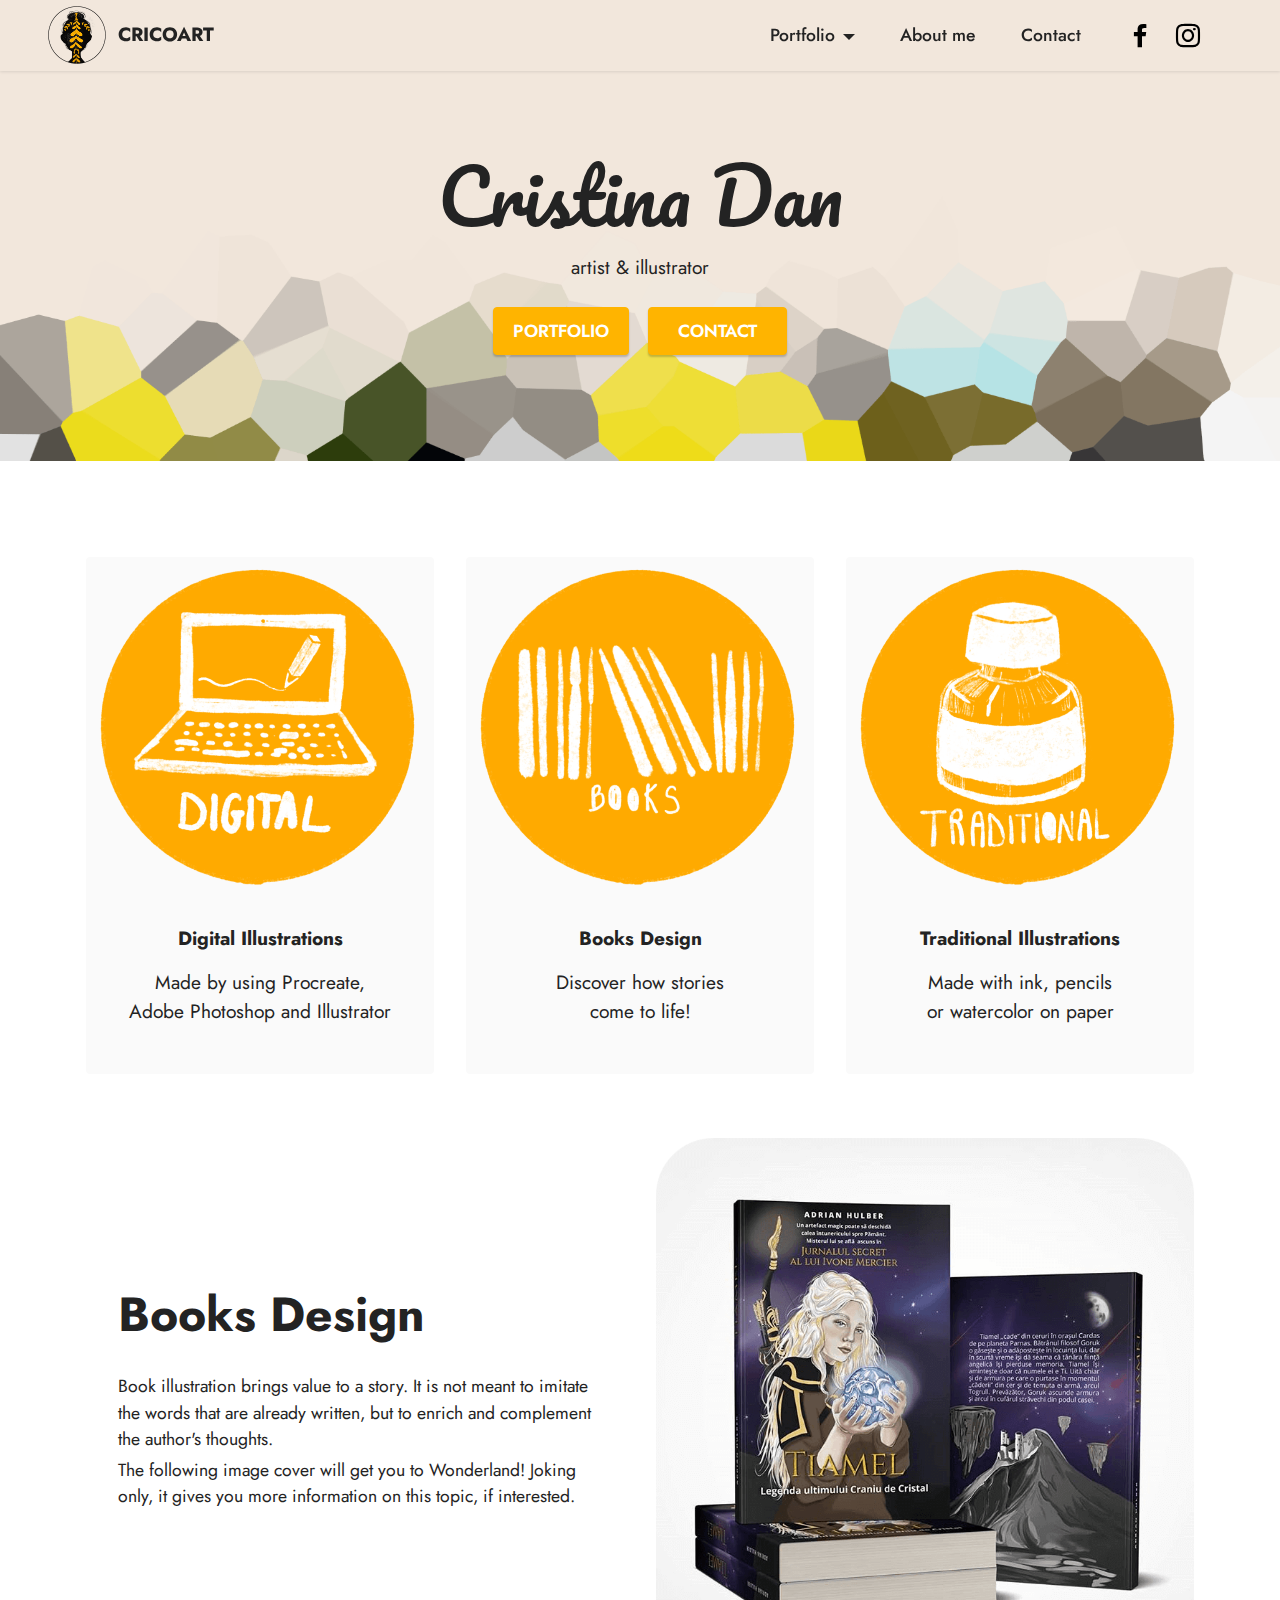
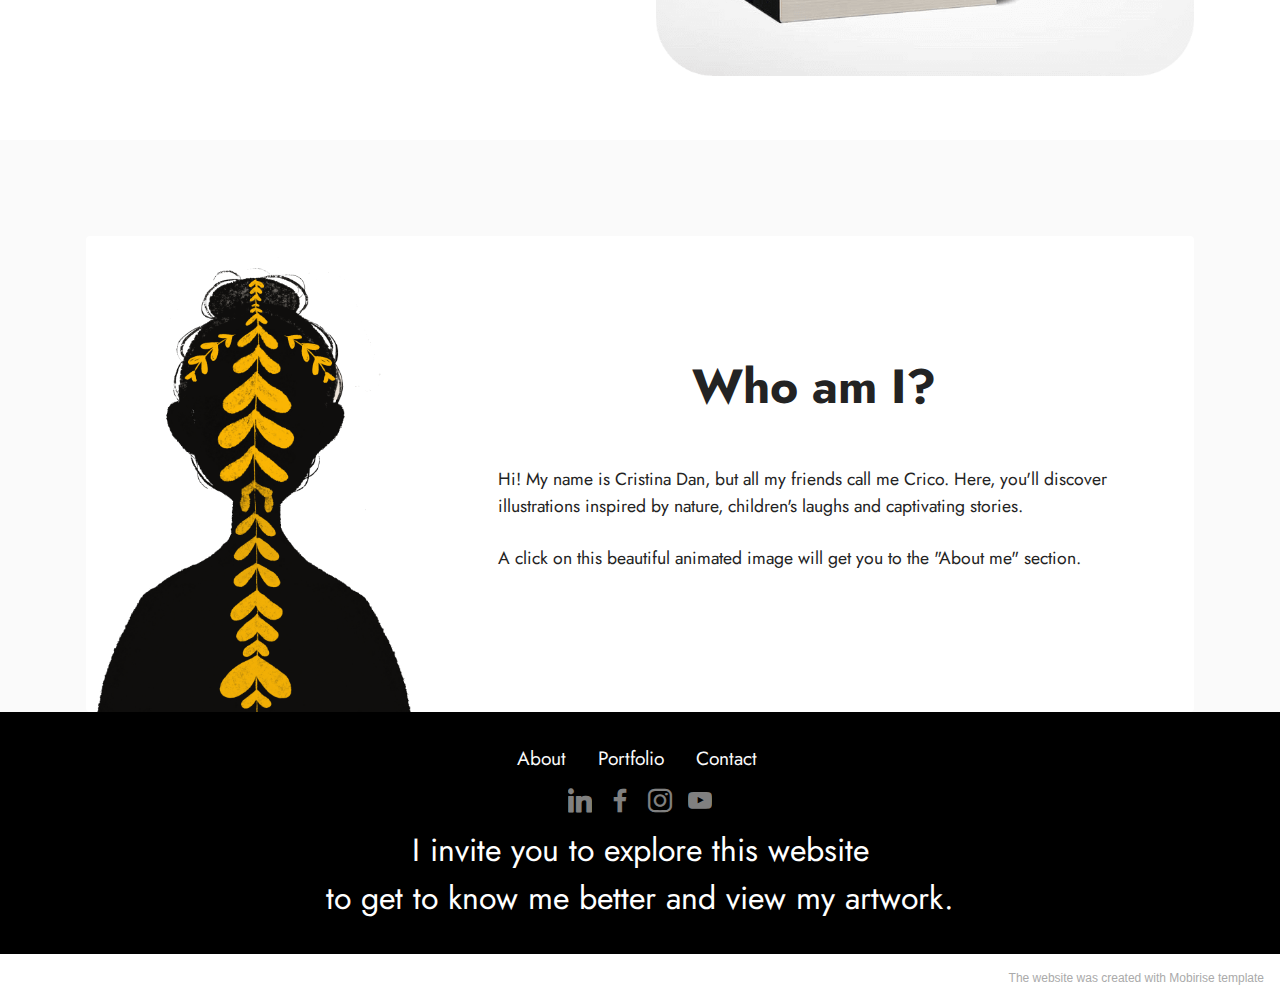
==== index.html @ aa88cb83 "Personal Project" ====
<!DOCTYPE html>
<html  >
<head>
  <!-- Site made with Mobirise Website Builder v5.2.0, https://mobirise.com -->
  <meta charset="UTF-8">
  <meta http-equiv="X-UA-Compatible" content="IE=edge">
  <meta name="generator" content="Mobirise v5.2.0, mobirise.com">
  <meta name="viewport" content="width=device-width, initial-scale=1, minimum-scale=1">
  <link rel="shortcut icon" href="assets/images/mainlogo-115x115.png" type="image/x-icon">
  <meta name="description" content="">
  
  
  <title>Home</title>
  <link rel="stylesheet" href="assets/web/assets/mobirise-icons2/mobirise2.css">
  <link rel="stylesheet" href="assets/web/assets/mobirise-icons-bold/mobirise-icons-bold.css">
  <link rel="stylesheet" href="assets/tether/tether.min.css">
  <link rel="stylesheet" href="assets/bootstrap/css/bootstrap.min.css">
  <link rel="stylesheet" href="assets/bootstrap/css/bootstrap-grid.min.css">
  <link rel="stylesheet" href="assets/bootstrap/css/bootstrap-reboot.min.css">
  <link rel="stylesheet" href="assets/dropdown/css/style.css">
  <link rel="stylesheet" href="assets/socicon/css/styles.css">
  <link rel="stylesheet" href="assets/theme/css/style.css">
  <link rel="preload" as="style" href="assets/mobirise/css/mbr-additional.css"><link rel="stylesheet" href="assets/mobirise/css/mbr-additional.css" type="text/css">
  
  
  
  
</head>
<body>
  
  <section class="menu menu3 cid-sjgu4BQzr2" once="menu" id="menu3-0">
    
    <nav class="navbar navbar-dropdown navbar-fixed-top navbar-expand-lg">
        <div class="container-fluid">
            <div class="navbar-brand">
                <span class="navbar-logo">
                    <a href="index.html">
                        <img src="assets/images/mainlogo-115x115.png" alt="Logo" style="height: 3.6rem;">
                    </a>
                </span>
                <span class="navbar-caption-wrap"><a class="navbar-caption text-black text-primary display-7" href="index.html">CRICOART</a></span>
            </div>
            <button class="navbar-toggler" type="button" data-toggle="collapse" data-target="#navbarSupportedContent" aria-controls="navbarNavAltMarkup" aria-expanded="false" aria-label="Toggle navigation">
                <div class="hamburger">
                    <span></span>
                    <span></span>
                    <span></span>
                    <span></span>
                </div>
            </button>
            <div class="collapse navbar-collapse" id="navbarSupportedContent">
                <ul class="navbar-nav nav-dropdown nav-right" data-app-modern-menu="true"><li class="nav-item dropdown"><a class="nav-link link text-black dropdown-toggle display-4" href="#" data-toggle="dropdown-submenu" aria-expanded="true">
                            Portfolio</a><div class="dropdown-menu"><div class="dropdown open"><a class="text-black dropdown-item dropdown-toggle display-4" href="#" data-toggle="dropdown-submenu" aria-expanded="true">Illustrations</a><div class="dropdown-menu dropdown-submenu"><a class="text-black dropdown-item text-primary display-4" href="digital-illustrations.html">Digital Illustrations</a><a class="text-black dropdown-item text-primary display-4" href="traditional-illustrations.html" aria-expanded="false">Traditional Illustrations</a></div></div><a class="text-black dropdown-item text-primary display-4" href="books.html" aria-expanded="false">Books</a></div></li><li class="nav-item"><a class="nav-link link text-black text-primary display-4" href="about.html">
                            About me</a></li>
                    
                    <li class="nav-item"><a class="nav-link link text-black text-primary display-4" href="contact.html">Contact</a>
                    </li></ul>
                <div class="icons-menu">
                    <a class="iconfont-wrapper" href="https://www.facebook.com/CRICOART" target="_blank">
                        <span class="p-2 mbr-iconfont socicon-facebook socicon"></span>
                    </a>
                    <a class="iconfont-wrapper" href="https://www.instagram.com/cricoart/" target="_blank">
                        <span class="p-2 mbr-iconfont socicon-instagram socicon"></span>
                    </a>
                    
                    
                </div>
                
            </div>
        </div>
    </nav>
</section>

<section class="header13 cid-sjgwfKImFQ" id="header13-1">

    

    

    <div class="align-center container-fluid">
        <div class="row justify-content-center">
            <div class="col-12 col-lg-10">
                <h1 class="mbr-section-title mbr-fonts-style mb-3 display-1">Cristina Dan</h1>
                
                <p class="mbr-text mbr-fonts-style mb-3 display-7">artist &amp; illustrator</p>
                <div class="mbr-section-btn mt-3"><a class="btn btn-primary display-4" href="portfolio.html">PORTFOLIO</a> <a class="btn btn-primary display-4" href="contact.html">&nbsp; CONTACT&nbsp;&nbsp;</a></div>
                
            </div>
        </div>
    </div>
</section>

<section class="features3 cid-sjgxUGleqK" id="features3-2">
    
    
    <div class="container">
        
        <div class="row mt-4">
            <div class="item features-image сol-12 col-md-6 col-lg-4">
                <div class="item-wrapper">
                    <div class="item-img">
                        <a href="digital-illustrations.html"><img src="assets/images/digital-696x670.png" alt="Ilustratii-Digitale"></a>
                    </div>
                    <div class="item-content">
                        <h5 class="item-title mbr-fonts-style display-7"><strong>Digital Illustrations</strong></h5>
                        
                        <p class="mbr-text mbr-fonts-style mt-3 display-7">Made by using Procreate,
<br>Adobe Photoshop and Illustrator</p>
                    </div>
                    
                </div>
            </div>
            <div class="item features-image сol-12 col-md-6 col-lg-4">
                <div class="item-wrapper">
                    <div class="item-img">
                        <a href="books.html"><img src="assets/images/carti-696x670.png" alt="Books-Design"></a>
                    </div>
                    <div class="item-content">
                        <h5 class="item-title mbr-fonts-style display-7"><strong>Books Design</strong></h5>
                        
                        <p class="mbr-text mbr-fonts-style mt-3 display-7">Discover how stories
<br>come to life!</p>
                    </div>
                    
                </div>
            </div>
            <div class="item features-image сol-12 col-md-6 col-lg-4">
                <div class="item-wrapper">
                    <div class="item-img">
                        <a href="traditional-illustrations.html"><img src="assets/images/traditional-696x670.png" alt="Ilustratii-Traditionale"></a>
                    </div>
                    <div class="item-content">
                        <h5 class="item-title mbr-fonts-style display-7"><strong>Traditional Illustrations</strong></h5>
                        
                        <p class="mbr-text mbr-fonts-style mt-3 display-7">Made with ink, pencils
<br>or watercolor on paper<br></p>
                    </div>
                    
                </div>
            </div>
        </div>
    </div>
</section>

<section class="testimonials1 cid-sjgI96yYFQ" id="testimonials1-9">
    

    
    <div class="container">
        
        <div class="row align-items-center">
            <div class="col-12 col-md-6">
                <div class="image-wrapper">
                    <a href="books.html"><img src="assets/images/bookcover-1-750x750.png" alt="Books-Cover"></a>
                </div>
            </div>
            <div class="col-12 col-md">
                <div class="text-wrapper">
                    <p class="mbr-text mbr-fonts-style mb-4 display-2"><strong>Books Design</strong><strong><br></strong></p>
                    <p class="name mbr-fonts-style mb-1 display-4">Book illustration brings value to a story. It is not meant to imitate the words that are already written, but to enrich and complement the author's thoughts.<br></p>
                    <p class="position mbr-fonts-style display-4">The following image cover will get you to Wonderland! Joking only, it gives you more information on this topic, if interested.</p>
                </div>
            </div>
        </div>
    </div>
</section>

<section class="team2 cid-sjgAbVztsi" xmlns="http://www.w3.org/1999/html" id="team2-4">
    
    
    <div class="container">
        <div class="card">
            <div class="card-wrapper">
                <div class="row align-items-center">
                    <div class="col-12 col-md-4">
                        <div class="image-wrapper">
                            <a href="about.html"><img src="assets/images/profil.gif" alt="Logo-GIF"></a>
                        </div>
                    </div>
                    <div class="col-12 col-md">
                        <div class="card-box">
                            <h5 class="card-title mbr-fonts-style m-0 display-2"><strong>Who am I?</strong><br><strong><br></strong></h5>
                            <h6 class="mbr-fonts-style mb-3 display-4">Hi! My name is Cristina Dan, but all my friends call me Crico. Here, you'll discover illustrations inspired by nature, children's laughs and captivating stories.<br><br>A click on this beautiful animated image will get you to the "About me" section.</h6>
                            
                            
                        </div>
                    </div>
                </div>
            </div>
        </div>
        
        
    </div>
</section>

<section class="footer3 cid-sjriy9EeLP" once="footers" id="footer3-1h">

    

    

    <div class="container">
        <div class="media-container-row align-center mbr-white">
            <div class="row row-links">
                <ul class="foot-menu">
                    
                    
                    
                    
                    
                <li class="foot-menu-item mbr-fonts-style display-7">
                        <a class="text-white text-primary" href="about.html" target="_blank">About</a></li><li class="foot-menu-item mbr-fonts-style display-7"><a class="text-white text-primary" href="portfolio.html" target="_blank">Portfolio</a></li><li class="foot-menu-item mbr-fonts-style display-7"><a class="text-white text-primary" href="contact.html" target="_blank">Contact&nbsp;</a></li></ul>
            </div>
            <div class="row social-row">
                <div class="social-list align-right pb-2">
                    
                    
                    
                    
                    
                    
                <div class="soc-item">
                        <a href="https://www.linkedin.com/in/cristina-dan-b09931200" target="_blank">
                            <span class="mbr-iconfont mbr-iconfont-social socicon-linkedin socicon"></span>
                        </a>
                    </div><div class="soc-item">
                        <a href="https://www.facebook.com/CRICOART" target="_blank">
                            <span class="mbr-iconfont mbr-iconfont-social socicon-facebook socicon"></span>
                        </a>
                    </div><div class="soc-item">
                        <a href="https://www.instagram.com/cricoart/" target="_blank">
                            <span class="mbr-iconfont mbr-iconfont-social socicon-instagram socicon"></span>
                        </a>
                    </div><div class="soc-item">
                        <a href="https://www.youtube.com/channel/UCN9ARBtzyQRZro1IspBe5pA" target="_blank">
                            <span class="mbr-iconfont mbr-iconfont-social socicon-youtube socicon"></span>
                        </a>
                    </div></div>
            </div>
            <div class="row row-copirayt">
                <p class="mbr-text mb-0 mbr-fonts-style mbr-white align-center display-5">I invite you to explore this website <br>to get to know me better and view my artwork.<br></p>
            </div>
        </div>
    </div>
</section><section style="background-color: #fff; font-family: -apple-system, BlinkMacSystemFont, 'Segoe UI', 'Roboto', 'Helvetica Neue', Arial, sans-serif; color:#aaa; font-size:12px; padding: 0; align-items: center; display: flex;"><a href="https://mobirise.site/m" style="flex: 1 1; height: 3rem; padding-left: 1rem;"></a><p style="flex: 0 0 auto; margin:0; padding-right:1rem;"><a href="https://mobirise.site/r" style="color:#aaa;">The website</a> was created with Mobirise template</p></section><script src="assets/web/assets/jquery/jquery.min.js"></script>  <script src="assets/popper/popper.min.js"></script>  <script src="assets/tether/tether.min.js"></script>  <script src="assets/bootstrap/js/bootstrap.min.js"></script>  <script src="assets/smoothscroll/smooth-scroll.js"></script>  <script src="assets/dropdown/js/nav-dropdown.js"></script>  <script src="assets/dropdown/js/navbar-dropdown.js"></script>  <script src="assets/touchswipe/jquery.touch-swipe.min.js"></script>  <script src="assets/theme/js/script.js"></script>  
  
  
</body>
</html>
---- assets/web/assets/mobirise-icons2/mobirise2.css ----
@font-face {
  font-family: 'Moririse2';
  font-display: swap;
  src:  url('mobirise2.eot?f2bix4');
  src:  url('mobirise2.eot?f2bix4#iefix') format('embedded-opentype'),
    url('mobirise2.ttf?f2bix4') format('truetype'),
    url('mobirise2.woff?f2bix4') format('woff'),
    url('mobirise2.svg?f2bix4#mobirise2') format('svg');
  font-weight: normal;
  font-style: normal;
}

[class^="mobi-"], [class*=" mobi-"] {
  /* use !important to prevent issues with browser extensions that change fonts */
  font-family: 'Moririse2' !important;
  speak: none;
  font-style: normal;
  font-weight: normal;
  font-variant: normal;
  text-transform: none;
  line-height: 1;

  /* Better Font Rendering =========== */
  -webkit-font-smoothing: antialiased;
  -moz-osx-font-smoothing: grayscale;
}

.mobi-mbri-add-submenu:before {
  content: "\e900";
}
.mobi-mbri-alert:before {
  content: "\e901";
}
.mobi-mbri-align-center:before {
  content: "\e902";
}
.mobi-mbri-align-justify:before {
  content: "\e903";
}
.mobi-mbri-align-left:before {
  content: "\e904";
}
.mobi-mbri-align-right:before {
  content: "\e905";
}
.mobi-mbri-android:before {
  content: "\e906";
}
.mobi-mbri-apple:before {
  content: "\e907";
}
.mobi-mbri-arrow-down:before {
  content: "\e908";
}
.mobi-mbri-arrow-next:before {
  content: "\e909";
}
.mobi-mbri-arrow-prev:before {
  content: "\e90a";
}
.mobi-mbri-arrow-up:before {
  content: "\e90b";
}
.mobi-mbri-bold:before {
  content: "\e90c";
}
.mobi-mbri-bookmark:before {
  content: "\e90d";
}
.mobi-mbri-bootstrap:before {
  content: "\e90e";
}
.mobi-mbri-briefcase:before {
  content: "\e90f";
}
.mobi-mbri-browse:before {
  content: "\e910";
}
.mobi-mbri-bulleted-list:before {
  content: "\e911";
}
.mobi-mbri-calendar:before {
  content: "\e912";
}
.mobi-mbri-camera:before {
  content: "\e913";
}
.mobi-mbri-cart-add:before {
  content: "\e914";
}
.mobi-mbri-cart-full:before {
  content: "\e915";
}
.mobi-mbri-cash:before {
  content: "\e916";
}
.mobi-mbri-change-style:before {
  content: "\e917";
}
.mobi-mbri-chat:before {
  content: "\e918";
}
.mobi-mbri-clock:before {
  content: "\e919";
}
.mobi-mbri-close:before {
  content: "\e91a";
}
.mobi-mbri-cloud:before {
  content: "\e91b";
}
.mobi-mbri-code:before {
  content: "\e91c";
}
.mobi-mbri-contact-form:before {
  content: "\e91d";
}
.mobi-mbri-credit-card:before {
  content: "\e91e";
}
.mobi-mbri-cursor-click:before {
  content: "\e91f";
}
.mobi-mbri-cust-feedback:before {
  content: "\e920";
}
.mobi-mbri-database:before {
  content: "\e921";
}
.mobi-mbri-delivery:before {
  content: "\e922";
}
.mobi-mbri-desktop:before {
  content: "\e923";
}
.mobi-mbri-devices:before {
  content: "\e924";
}
.mobi-mbri-down:before {
  content: "\e925";
}
.mobi-mbri-download-2:before {
  content: "\e926";
}
.mobi-mbri-download:before {
  content: "\e927";
}
.mobi-mbri-drag-n-drop-2:before {
  content: "\e928";
}
.mobi-mbri-drag-n-drop:before {
  content: "\e929";
}
.mobi-mbri-edit-2:before {
  content: "\e92a";
}
.mobi-mbri-edit:before {
  content: "\e92b";
}
.mobi-mbri-error:before {
  content: "\e92c";
}
.mobi-mbri-extension:before {
  content: "\e92d";
}
.mobi-mbri-features:before {
  content: "\e92e";
}
.mobi-mbri-file:before {
  content: "\e92f";
}
.mobi-mbri-flag:before {
  content: "\e930";
}
.mobi-mbri-folder:before {
  content: "\e931";
}
.mobi-mbri-gift:before {
  content: "\e932";
}
.mobi-mbri-github:before {
  content: "\e933";
}
.mobi-mbri-globe-2:before {
  content: "\e934";
}
.mobi-mbri-globe:before {
  content: "\e935";
}
.mobi-mbri-growing-chart:before {
  content: "\e936";
}
.mobi-mbri-hearth:before {
  content: "\e937";
}
.mobi-mbri-help:before {
  content: "\e938";
}
.mobi-mbri-home:before {
  content: "\e939";
}
.mobi-mbri-hot-cup:before {
  content: "\e93a";
}
.mobi-mbri-idea:before {
  content: "\e93b";
}
.mobi-mbri-image-gallery:before {
  content: "\e93c";
}
.mobi-mbri-image-slider:before {
  content: "\e93d";
}
.mobi-mbri-info:before {
  content: "\e93e";
}
.mobi-mbri-italic:before {
  content: "\e93f";
}
.mobi-mbri-key:before {
  content: "\e940";
}
.mobi-mbri-laptop:before {
  content: "\e941";
}
.mobi-mbri-layers:before {
  content: "\e942";
}
.mobi-mbri-left-right:before {
  content: "\e943";
}
.mobi-mbri-left:before {
  content: "\e944";
}
.mobi-mbri-letter:before {
  content: "\e945";
}
.mobi-mbri-like:before {
  content: "\e946";
}
.mobi-mbri-link:before {
  content: "\e947";
}
.mobi-mbri-lock:before {
  content: "\e948";
}
.mobi-mbri-login:before {
  content: "\e949";
}
.mobi-mbri-logout:before {
  content: "\e94a";
}
.mobi-mbri-magic-stick:before {
  content: "\e94b";
}
.mobi-mbri-map-pin:before {
  content: "\e94c";
}
.mobi-mbri-menu:before {
  content: "\e94d";
}
.mobi-mbri-mobile-2:before {
  content: "\e94e";
}
.mobi-mbri-mobile-horizontal:before {
  content: "\e94f";
}
.mobi-mbri-mobile:before {
  content: "\e950";
}
.mobi-mbri-mobirise:before {
  content: "\e951";
}
.mobi-mbri-more-horizontal:before {
  content: "\e952";
}
.mobi-mbri-more-vertical:before {
  content: "\e953";
}
.mobi-mbri-music:before {
  content: "\e954";
}
.mobi-mbri-new-file:before {
  content: "\e955";
}
.mobi-mbri-numbered-list:before {
  content: "\e956";
}
.mobi-mbri-opened-folder:before {
  content: "\e957";
}
.mobi-mbri-pages:before {
  content: "\e958";
}
.mobi-mbri-paper-plane:before {
  content: "\e959";
}
.mobi-mbri-paperclip:before {
  content: "\e95a";
}
.mobi-mbri-phone:before {
  content: "\e95b";
}
.mobi-mbri-photo:before {
  content: "\e95c";
}
.mobi-mbri-photos:before {
  content: "\e95d";
}
.mobi-mbri-pin:before {
  content: "\e95e";
}
.mobi-mbri-play:before {
  content: "\e95f";
}
.mobi-mbri-plus:before {
  content: "\e960";
}
.mobi-mbri-preview:before {
  content: "\e961";
}
.mobi-mbri-print:before {
  content: "\e962";
}
.mobi-mbri-protect:before {
  content: "\e963";
}
.mobi-mbri-question:before {
  content: "\e964";
}
.mobi-mbri-quote-left:before {
  content: "\e965";
}
.mobi-mbri-quote-right:before {
  content: "\e966";
}
.mobi-mbri-redo:before {
  content: "\e967";
}
.mobi-mbri-refresh:before {
  content: "\e968";
}
.mobi-mbri-responsive-2:before {
  content: "\e969";
}
.mobi-mbri-responsive:before {
  content: "\e96a";
}
.mobi-mbri-right:before {
  content: "\e96b";
}
.mobi-mbri-rocket:before {
  content: "\e96c";
}
.mobi-mbri-sad-face:before {
  content: "\e96d";
}
.mobi-mbri-sale:before {
  content: "\e96e";
}
.mobi-mbri-save:before {
  content: "\e96f";
}
.mobi-mbri-search:before {
  content: "\e970";
}
.mobi-mbri-setting-2:before {
  content: "\e971";
}
.mobi-mbri-setting-3:before {
  content: "\e972";
}
.mobi-mbri-setting:before {
  content: "\e973";
}
.mobi-mbri-share:before {
  content: "\e974";
}
.mobi-mbri-shopping-bag:before {
  content: "\e975";
}
.mobi-mbri-shopping-basket:before {
  content: "\e976";
}
.mobi-mbri-shopping-cart:before {
  content: "\e977";
}
.mobi-mbri-sites:before {
  content: "\e978";
}
.mobi-mbri-smile-face:before {
  content: "\e979";
}
.mobi-mbri-speed:before {
  content: "\e97a";
}
.mobi-mbri-star:before {
  content: "\e97b";
}
.mobi-mbri-success:before {
  content: "\e97c";
}
.mobi-mbri-sun:before {
  content: "\e97d";
}
.mobi-mbri-sun2:before {
  content: "\e97e";
}
.mobi-mbri-tablet-vertical:before {
  content: "\e97f";
}
.mobi-mbri-tablet:before {
  content: "\e980";
}
.mobi-mbri-target:before {
  content: "\e981";
}
.mobi-mbri-timer:before {
  content: "\e982";
}
.mobi-mbri-to-ftp:before {
  content: "\e983";
}
.mobi-mbri-to-local-drive:before {
  content: "\e984";
}
.mobi-mbri-touch-swipe:before {
  content: "\e985";
}
.mobi-mbri-touch:before {
  content: "\e986";
}
.mobi-mbri-trash:before {
  content: "\e987";
}
.mobi-mbri-underline:before {
  content: "\e988";
}
.mobi-mbri-undo:before {
  content: "\e989";
}
.mobi-mbri-unlink:before {
  content: "\e98a";
}
.mobi-mbri-unlock:before {
  content: "\e98b";
}
.mobi-mbri-up-down:before {
  content: "\e98c";
}
.mobi-mbri-up:before {
  content: "\e98d";
}
.mobi-mbri-update:before {
  content: "\e98e";
}
.mobi-mbri-upload-2:before {
  content: "\e98f";
}
.mobi-mbri-upload:before {
  content: "\e990";
}
.mobi-mbri-user-2:before {
  content: "\e991";
}
.mobi-mbri-user:before {
  content: "\e992";
}
.mobi-mbri-users:before {
  content: "\e993";
}
.mobi-mbri-video-play:before {
  content: "\e994";
}
.mobi-mbri-video:before {
  content: "\e995";
}
.mobi-mbri-watch:before {
  content: "\e996";
}
.mobi-mbri-website-theme-2:before {
  content: "\e997";
}
.mobi-mbri-website-theme:before {
  content: "\e998";
}
.mobi-mbri-wifi:before {
  content: "\e999";
}
.mobi-mbri-windows:before {
  content: "\e99a";
}
.mobi-mbri-zoom-in:before {
  content: "\e99b";
}
.mobi-mbri-zoom-out:before {
  content: "\e99c";
}
---- assets/web/assets/mobirise-icons-bold/mobirise-icons-bold.css ----
@font-face {
  font-family: 'mobirise-icons-bold';
  font-display: swap;
  src:  url('mobirise-icons-bold.eot?m1l4yr');
  src:  url('mobirise-icons-bold.eot?m1l4yr#iefix') format('embedded-opentype'),
    url('mobirise-icons-bold.ttf?m1l4yr') format('truetype'),
    url('mobirise-icons-bold.woff?m1l4yr') format('woff'),
    url('mobirise-icons-bold.svg?m1l4yr#mobirise-icons-bold') format('svg');
  font-weight: normal;
  font-style: normal;
}

[class^="mbrib-"], [class*="mbrib-"] {
  /* use !important to prevent issues with browser extensions that change fonts */
  font-family: 'mobirise-icons-bold' !important;
  speak: none;
  font-style: normal;
  font-weight: normal;
  font-variant: normal;
  text-transform: none;
  line-height: 1;

  /* Better Font Rendering =========== */
  -webkit-font-smoothing: antialiased;
  -moz-osx-font-smoothing: grayscale;
}

.mbrib-add-submenu:before {
  content: "\e900";
}
.mbrib-alert:before {
  content: "\e901";
}
.mbrib-align-center:before {
  content: "\e902";
}
.mbrib-align-justify:before {
  content: "\e903";
}
.mbrib-align-left:before {
  content: "\e904";
}
.mbrib-align-right:before {
  content: "\e905";
}
.mbrib-android:before {
  content: "\e906";
}
.mbrib-apple:before {
  content: "\e907";
}
.mbrib-arrow-down:before {
  content: "\e908";
}
.mbrib-arrow-next:before {
  content: "\e909";
}
.mbrib-arrow-prev:before {
  content: "\e90a";
}
.mbrib-arrow-up:before {
  content: "\e90b";
}
.mbrib-bold:before {
  content: "\e90c";
}
.mbrib-bookmark:before {
  content: "\e90d";
}
.mbrib-bootstrap:before {
  content: "\e90e";
}
.mbrib-briefcase:before {
  content: "\e90f";
}
.mbrib-browse:before {
  content: "\e910";
}
.mbrib-bulleted-list:before {
  content: "\e911";
}
.mbrib-calendar:before {
  content: "\e912";
}
.mbrib-camera:before {
  content: "\e913";
}
.mbrib-cart-add:before {
  content: "\e914";
}
.mbrib-cart-full:before {
  content: "\e915";
}
.mbrib-cash:before {
  content: "\e916";
}
.mbrib-change-style:before {
  content: "\e917";
}
.mbrib-chat:before {
  content: "\e918";
}
.mbrib-clock:before {
  content: "\e919";
}
.mbrib-close:before {
  content: "\e91a";
}
.mbrib-cloud:before {
  content: "\e91b";
}
.mbrib-code:before {
  content: "\e91c";
}
.mbrib-contact-form:before {
  content: "\e91d";
}
.mbrib-credit-card:before {
  content: "\e91e";
}
.mbrib-cursor-click:before {
  content: "\e91f";
}
.mbrib-cust-feedback:before {
  content: "\e920";
}
.mbrib-database:before {
  content: "\e921";
}
.mbrib-delivery:before {
  content: "\e922";
}
.mbrib-desktop:before {
  content: "\e923";
}
.mbrib-devices:before {
  content: "\e924";
}
.mbrib-down:before {
  content: "\e925";
}
.mbrib-download:before {
  content: "\e926";
}
.mbrib-drag-n-drop:before {
  content: "\e927";
}
.mbrib-drag-n-drop2:before {
  content: "\e928";
}
.mbrib-edit:before {
  content: "\e929";
}
.mbrib-edit2:before {
  content: "\e92a";
}
.mbrib-error:before {
  content: "\e92b";
}
.mbrib-extension:before {
  content: "\e92c";
}
.mbrib-features:before {
  content: "\e92d";
}
.mbrib-file:before {
  content: "\e92e";
}
.mbrib-flag:before {
  content: "\e92f";
}
.mbrib-folder:before {
  content: "\e930";
}
.mbrib-gift:before {
  content: "\e931";
}
.mbrib-github:before {
  content: "\e932";
}
.mbrib-globe-2:before {
  content: "\e933";
}
.mbrib-globe:before {
  content: "\e934";
}
.mbrib-growing-chart:before {
  content: "\e935";
}
.mbrib-hearth:before {
  content: "\e936";
}
.mbrib-help:before {
  content: "\e937";
}
.mbrib-home:before {
  content: "\e938";
}
.mbrib-hot-cup:before {
  content: "\e939";
}
.mbrib-idea:before {
  content: "\e93a";
}
.mbrib-image-gallery:before {
  content: "\e93b";
}
.mbrib-image-slider:before {
  content: "\e93c";
}
.mbrib-info:before {
  content: "\e93d";
}
.mbrib-italic:before {
  content: "\e93e";
}
.mbrib-key:before {
  content: "\e93f";
}
.mbrib-laptop:before {
  content: "\e940";
}
.mbrib-layers:before {
  content: "\e941";
}
.mbrib-left-right:before {
  content: "\e942";
}
.mbrib-left:before {
  content: "\e943";
}
.mbrib-letter:before {
  content: "\e944";
}
.mbrib-like:before {
  content: "\e945";
}
.mbrib-link:before {
  content: "\e946";
}
.mbrib-lock:before {
  content: "\e947";
}
.mbrib-login:before {
  content: "\e948";
}
.mbrib-logout:before {
  content: "\e949";
}
.mbrib-magic-stick:before {
  content: "\e94a";
}
.mbrib-map-pin:before {
  content: "\e94b";
}
.mbrib-menu:before {
  content: "\e94c";
}
.mbrib-mobile:before {
  content: "\e94d";
}
.mbrib-mobile2:before {
  content: "\e94e";
}
.mbrib-mobirise:before {
  content: "\e94f";
}
.mbrib-more-horizontal:before {
  content: "\e950";
}
.mbrib-more-vertical:before {
  content: "\e951";
}
.mbrib-music:before {
  content: "\e952";
}
.mbrib-new-file:before {
  content: "\e953";
}
.mbrib-numbered-list:before {
  content: "\e954";
}
.mbrib-opened-folder:before {
  content: "\e955";
}
.mbrib-pages:before {
  content: "\e956";
}
.mbrib-paper-plane:before {
  content: "\e957";
}
.mbrib-paperclip:before {
  content: "\e958";
}
.mbrib-photo:before {
  content: "\e959";
}
.mbrib-photos:before {
  content: "\e95a";
}
.mbrib-pin:before {
  content: "\e95b";
}
.mbrib-play:before {
  content: "\e95c";
}
.mbrib-plus:before {
  content: "\e95d";
}
.mbrib-preview:before {
  content: "\e95e";
}
.mbrib-print:before {
  content: "\e95f";
}
.mbrib-protect:before {
  content: "\e960";
}
.mbrib-question:before {
  content: "\e961";
}
.mbrib-quote-left:before {
  content: "\e962";
}
.mbrib-quote-right:before {
  content: "\e963";
}
.mbrib-redo:before {
  content: "\e964";
}
.mbrib-refresh:before {
  content: "\e965";
}
.mbrib-responsive:before {
  content: "\e966";
}
.mbrib-right:before {
  content: "\e967";
}
.mbrib-rocket:before {
  content: "\e968";
}
.mbrib-sad-face:before {
  content: "\e969";
}
.mbrib-sale:before {
  content: "\e96a";
}
.mbrib-save:before {
  content: "\e96b";
}
.mbrib-search:before {
  content: "\e96c";
}
.mbrib-setting:before {
  content: "\e96d";
}
.mbrib-setting2:before {
  content: "\e96e";
}
.mbrib-setting3:before {
  content: "\e96f";
}
.mbrib-share:before {
  content: "\e970";
}
.mbrib-shopping-bag:before {
  content: "\e971";
}
.mbrib-shopping-basket:before {
  content: "\e972";
}
.mbrib-shopping-cart:before {
  content: "\e973";
}
.mbrib-sites:before {
  content: "\e974";
}
.mbrib-smile-face:before {
  content: "\e975";
}
.mbrib-speed:before {
  content: "\e976";
}
.mbrib-star:before {
  content: "\e977";
}
.mbrib-success:before {
  content: "\e978";
}
.mbrib-sun:before {
  content: "\e979";
}
.mbrib-sun2:before {
  content: "\e97a";
}
.mbrib-tablet-vertical:before {
  content: "\e97b";
}
.mbrib-tablet:before {
  content: "\e97c";
}
.mbrib-target:before {
  content: "\e97d";
}
.mbrib-timer:before {
  content: "\e97e";
}
.mbrib-to-ftp:before {
  content: "\e97f";
}
.mbrib-to-local-drive:before {
  content: "\e980";
}
.mbrib-touch-swipe:before {
  content: "\e981";
}
.mbrib-touch:before {
  content: "\e982";
}
.mbrib-trash:before {
  content: "\e983";
}
.mbrib-underline:before {
  content: "\e984";
}
.mbrib-undo:before {
  content: "\e985";
}
.mbrib-unlink:before {
  content: "\e986";
}
.mbrib-unlock:before {
  content: "\e987";
}
.mbrib-up-down:before {
  content: "\e988";
}
.mbrib-up:before {
  content: "\e989";
}
.mbrib-update:before {
  content: "\e98a";
}
.mbrib-upload:before {
  content: "\e98b";
}
.mbrib-user:before {
  content: "\e98c";
}
.mbrib-user2:before {
  content: "\e98d";
}
.mbrib-users:before {
  content: "\e98e";
}
.mbrib-video-play:before {
  content: "\e98f";
}
.mbrib-video:before {
  content: "\e990";
}
.mbrib-watch:before {
  content: "\e991";
}
.mbrib-website-theme:before {
  content: "\e992";
}
.mbrib-wifi:before {
  content: "\e993";
}
.mbrib-windows:before {
  content: "\e994";
}
.mbrib-zoom-out:before {
  content: "\e995";
}
---- assets/dropdown/css/style.css ----
.navbar-dropdown {
  left: 0;
  padding: 0;
  position: absolute;
  right: 0;
  top: 0;
  transition: all 0.45s ease;
  z-index: 1030;
  background: #282828; }
  .navbar-dropdown .navbar-logo {
    margin-right: 0.8rem;
    transition: margin 0.3s ease-in-out;
    vertical-align: middle; }
    .navbar-dropdown .navbar-logo img {
      height: 3.125rem;
      transition: all 0.3s ease-in-out; }
    .navbar-dropdown .navbar-logo.mbr-iconfont {
      font-size: 3.125rem;
      line-height: 3.125rem; }
  .navbar-dropdown .navbar-caption {
    font-weight: 700;
    white-space: normal;
    vertical-align: -4px;
    line-height: 3.125rem !important; }
    .navbar-dropdown .navbar-caption, .navbar-dropdown .navbar-caption:hover {
      color: inherit;
      text-decoration: none; }
  .navbar-dropdown .mbr-iconfont + .navbar-caption {
    vertical-align: -1px; }
  .navbar-dropdown.navbar-fixed-top {
    position: fixed; }
  .navbar-dropdown .navbar-brand span {
    vertical-align: -4px; }
  .navbar-dropdown.bg-color.transparent {
    background: none; }
  .navbar-dropdown.navbar-short .navbar-brand {
    padding: 0.625rem 0; }
    .navbar-dropdown.navbar-short .navbar-brand span {
      vertical-align: -1px; }
  .navbar-dropdown.navbar-short .navbar-caption {
    line-height: 2.375rem !important;
    vertical-align: -2px; }
  .navbar-dropdown.navbar-short .navbar-logo {
    margin-right: 0.5rem; }
    .navbar-dropdown.navbar-short .navbar-logo img {
      height: 2.375rem; }
    .navbar-dropdown.navbar-short .navbar-logo.mbr-iconfont {
      font-size: 2.375rem;
      line-height: 2.375rem; }
  .navbar-dropdown.navbar-short .mbr-table-cell {
    height: 3.625rem; }
  .navbar-dropdown .navbar-close {
    left: 0.6875rem;
    position: fixed;
    top: 0.75rem;
    z-index: 1000; }
  .navbar-dropdown .hamburger-icon {
    content: "";
    display: inline-block;
    vertical-align: middle;
    width: 16px;
    -webkit-box-shadow: 0 -6px 0 1px #282828,0 0 0 1px #282828,0 6px 0 1px #282828;
    -moz-box-shadow: 0 -6px 0 1px #282828,0 0 0 1px #282828,0 6px 0 1px #282828;
    box-shadow: 0 -6px 0 1px #282828,0 0 0 1px #282828,0 6px 0 1px #282828; }

.dropdown-menu .dropdown-toggle[data-toggle="dropdown-submenu"]::after {
  border-bottom: 0.35em solid transparent;
  border-left: 0.35em solid;
  border-right: 0;
  border-top: 0.35em solid transparent;
  margin-left: 0.3rem; }

.dropdown-menu .dropdown-item:focus {
  outline: 0; }

.nav-dropdown {
  font-size: 0.75rem;
  font-weight: 500;
  height: auto !important; }
  .nav-dropdown .nav-btn {
    padding-left: 1rem; }
  .nav-dropdown .link {
    margin: .667em 1.667em;
    font-weight: 500;
    padding: 0;
    transition: color .2s ease-in-out; }
    .nav-dropdown .link.dropdown-toggle {
      margin-right: 2.583em; }
      .nav-dropdown .link.dropdown-toggle::after {
        margin-left: .25rem;
        border-top: 0.35em solid;
        border-right: 0.35em solid transparent;
        border-left: 0.35em solid transparent;
        border-bottom: 0; }
      .nav-dropdown .link.dropdown-toggle[aria-expanded="true"] {
        margin: 0;
        padding: 0.667em 3.263em  0.667em 1.667em; }
  .nav-dropdown .link::after,
  .nav-dropdown .dropdown-item::after {
    color: inherit; }
  .nav-dropdown .btn {
    font-size: 0.75rem;
    font-weight: 700;
    letter-spacing: 0;
    margin-bottom: 0;
    padding-left: 1.25rem;
    padding-right: 1.25rem; }
  .nav-dropdown .dropdown-menu {
    border-radius: 0;
    border: 0;
    left: 0;
    margin: 0;
    padding-bottom: 1.25rem;
    padding-top: 1.25rem;
    position: relative; }
  .nav-dropdown .dropdown-submenu {
    margin-left: 0.125rem;
    top: 0; }
  .nav-dropdown .dropdown-item {
    font-weight: 500;
    line-height: 2;
    padding: 0.3846em 4.615em 0.3846em 1.5385em;
    position: relative;
    transition: color .2s ease-in-out, background-color .2s ease-in-out; }
    .nav-dropdown .dropdown-item::after {
      margin-top: -0.3077em;
      position: absolute;
      right: 1.1538em;
      top: 50%; }
    .nav-dropdown .dropdown-item:focus, .nav-dropdown .dropdown-item:hover {
      background: none; }

@media (max-width: 767px) {
  .nav-dropdown.navbar-toggleable-sm {
    bottom: 0;
    display: none;
    left: 0;
    overflow-x: hidden;
    position: fixed;
    top: 0;
    transform: translateX(-100%);
    -ms-transform: translateX(-100%);
    -webkit-transform: translateX(-100%);
    width: 18.75rem;
    z-index: 999; } }
.nav-dropdown.navbar-toggleable-xl {
  bottom: 0;
  display: none;
  left: 0;
  overflow-x: hidden;
  position: fixed;
  top: 0;
  transform: translateX(-100%);
  -ms-transform: translateX(-100%);
  -webkit-transform: translateX(-100%);
  width: 18.75rem;
  z-index: 999; }

.nav-dropdown-sm {
  display: block !important;
  overflow-x: hidden;
  overflow: auto;
  padding-top: 3.875rem; }
  .nav-dropdown-sm::after {
    content: "";
    display: block;
    height: 3rem;
    width: 100%; }
  .nav-dropdown-sm.collapse.in ~ .navbar-close {
    display: block !important; }
  .nav-dropdown-sm.collapsing, .nav-dropdown-sm.collapse.in {
    transform: translateX(0);
    -ms-transform: translateX(0);
    -webkit-transform: translateX(0);
    transition: all 0.25s ease-out;
    -webkit-transition: all 0.25s ease-out;
    background: #282828; }
  .nav-dropdown-sm.collapsing[aria-expanded="false"] {
    transform: translateX(-100%);
    -ms-transform: translateX(-100%);
    -webkit-transform: translateX(-100%); }
  .nav-dropdown-sm .nav-item {
    display: block;
    margin-left: 0 !important;
    padding-left: 0; }
  .nav-dropdown-sm .link,
  .nav-dropdown-sm .dropdown-item {
    border-top: 1px dotted rgba(255, 255, 255, 0.1);
    font-size: 0.8125rem;
    line-height: 1.6;
    margin: 0 !important;
    padding: 0.875rem 2.4rem 0.875rem 1.5625rem !important;
    position: relative;
    white-space: normal; }
    .nav-dropdown-sm .link:focus, .nav-dropdown-sm .link:hover,
    .nav-dropdown-sm .dropdown-item:focus,
    .nav-dropdown-sm .dropdown-item:hover {
      background: rgba(0, 0, 0, 0.2) !important;
      color: #c0a375; }
  .nav-dropdown-sm .nav-btn {
    position: relative;
    padding: 1.5625rem 1.5625rem 0 1.5625rem; }
    .nav-dropdown-sm .nav-btn::before {
      border-top: 1px dotted rgba(255, 255, 255, 0.1);
      content: "";
      left: 0;
      position: absolute;
      top: 0;
      width: 100%; }
    .nav-dropdown-sm .nav-btn + .nav-btn {
      padding-top: 0.625rem; }
      .nav-dropdown-sm .nav-btn + .nav-btn::before {
        display: none; }
  .nav-dropdown-sm .btn {
    padding: 0.625rem 0; }
  .nav-dropdown-sm .dropdown-toggle[data-toggle="dropdown-submenu"]::after {
    margin-left: .25rem;
    border-top: 0.35em solid;
    border-right: 0.35em solid transparent;
    border-left: 0.35em solid transparent;
    border-bottom: 0; }
  .nav-dropdown-sm .dropdown-toggle[data-toggle="dropdown-submenu"][aria-expanded="true"]::after {
    border-top: 0;
    border-right: 0.35em solid transparent;
    border-left: 0.35em solid transparent;
    border-bottom: 0.35em solid; }
  .nav-dropdown-sm .dropdown-menu {
    margin: 0;
    padding: 0;
    position: relative;
    top: 0;
    left: 0;
    width: 100%;
    border: 0;
    float: none;
    border-radius: 0;
    background: none; }
  .nav-dropdown-sm .dropdown-submenu {
    left: 100%;
    margin-left: 0.125rem;
    margin-top: -1.25rem;
    top: 0; }

.navbar-toggleable-sm .nav-dropdown .dropdown-menu {
  position: absolute; }

.navbar-toggleable-sm .nav-dropdown .dropdown-submenu {
  left: 100%;
  margin-left: 0.125rem;
  margin-top: -1.25rem;
  top: 0; }

.navbar-toggleable-sm.opened .nav-dropdown .dropdown-menu {
  position: relative; }

.navbar-toggleable-sm.opened .nav-dropdown .dropdown-submenu {
  left: 0;
  margin-left: 00rem;
  margin-top: 0rem;
  top: 0; }

.is-builder .nav-dropdown.collapsing {
  transition: none !important; }

/*# sourceMappingURL=style.css.map */
---- assets/socicon/css/styles.css ----
@charset "UTF-8";

@font-face {
  font-family: 'Socicon';
  src:  url('../fonts/socicon.eot');
  src:  url('../fonts/socicon.eot?#iefix') format('embedded-opentype'),
    url('../fonts/socicon.woff2') format('woff2'),
    url('../fonts/socicon.ttf') format('truetype'),
    url('../fonts/socicon.woff') format('woff'),
    url('../fonts/socicon.svg#socicon') format('svg');
  font-weight: normal;
  font-style: normal;
}

[data-icon]:before {
  font-family: "socicon" !important;
  content: attr(data-icon);
  font-style: normal !important;
  font-weight: normal !important;
  font-variant: normal !important;
  text-transform: none !important;
  speak: none;
  line-height: 1;
  -webkit-font-smoothing: antialiased;
  -moz-osx-font-smoothing: grayscale;
}

[class^="socicon-"], [class*=" socicon-"] {
  /* use !important to prevent issues with browser extensions that change fonts */
  font-family: 'Socicon' !important;
  speak: none;
  font-style: normal;
  font-weight: normal;
  font-variant: normal;
  text-transform: none;
  line-height: 1;

  /* Better Font Rendering =========== */
  -webkit-font-smoothing: antialiased;
  -moz-osx-font-smoothing: grayscale;
}

.socicon-eitaa:before {
  content: "\e97c";
}
.socicon-soroush:before {
  content: "\e97d";
}
.socicon-bale:before {
  content: "\e97e";
}
.socicon-zazzle:before {
  content: "\e97b";
}
.socicon-society6:before {
  content: "\e97a";
}
.socicon-redbubble:before {
  content: "\e979";
}
.socicon-avvo:before {
  content: "\e978";
}
.socicon-stitcher:before {
  content: "\e977";
}
.socicon-googlehangouts:before {
  content: "\e974";
}
.socicon-dlive:before {
  content: "\e975";
}
.socicon-vsco:before {
  content: "\e976";
}
.socicon-flipboard:before {
  content: "\e973";
}
.socicon-ubuntu:before {
  content: "\e958";
}
.socicon-artstation:before {
  content: "\e959";
}
.socicon-invision:before {
  content: "\e95a";
}
.socicon-torial:before {
  content: "\e95b";
}
.socicon-collectorz:before {
  content: "\e95c";
}
.socicon-seenthis:before {
  content: "\e95d";
}
.socicon-googleplaymusic:before {
  content: "\e95e";
}
.socicon-debian:before {
  content: "\e95f";
}
.socicon-filmfreeway:before {
  content: "\e960";
}
.socicon-gnome:before {
  content: "\e961";
}
.socicon-itchio:before {
  content: "\e962";
}
.socicon-jamendo:before {
  content: "\e963";
}
.socicon-mix:before {
  content: "\e964";
}
.socicon-sharepoint:before {
  content: "\e965";
}
.socicon-tinder:before {
  content: "\e966";
}
.socicon-windguru:before {
  content: "\e967";
}
.socicon-cdbaby:before {
  content: "\e968";
}
.socicon-elementaryos:before {
  content: "\e969";
}
.socicon-stage32:before {
  content: "\e96a";
}
.socicon-tiktok:before {
  content: "\e96b";
}
.socicon-gitter:before {
  content: "\e96c";
}
.socicon-letterboxd:before {
  content: "\e96d";
}
.socicon-threema:before {
  content: "\e96e";
}
.socicon-splice:before {
  content: "\e96f";
}
.socicon-metapop:before {
  content: "\e970";
}
.socicon-naver:before {
  content: "\e971";
}
.socicon-remote:before {
  content: "\e972";
}
.socicon-internet:before {
  content: "\e957";
}
.socicon-moddb:before {
  content: "\e94b";
}
.socicon-indiedb:before {
  content: "\e94c";
}
.socicon-traxsource:before {
  content: "\e94d";
}
.socicon-gamefor:before {
  content: "\e94e";
}
.socicon-pixiv:before {
  content: "\e94f";
}
.socicon-myanimelist:before {
  content: "\e950";
}
.socicon-blackberry:before {
  content: "\e951";
}
.socicon-wickr:before {
  content: "\e952";
}
.socicon-spip:before {
  content: "\e953";
}
.socicon-napster:before {
  content: "\e954";
}
.socicon-beatport:before {
  content: "\e955";
}
.socicon-hackerone:before {
  content: "\e956";
}
.socicon-hackernews:before {
  content: "\e946";
}
.socicon-smashwords:before {
  content: "\e947";
}
.socicon-kobo:before {
  content: "\e948";
}
.socicon-bookbub:before {
  content: "\e949";
}
.socicon-mailru:before {
  content: "\e94a";
}
.socicon-gitlab:before {
  content: "\e945";
}
.socicon-instructables:before {
  content: "\e944";
}
.socicon-portfolio:before {
  content: "\e943";
}
.socicon-codered:before {
  content: "\e940";
}
.socicon-origin:before {
  content: "\e941";
}
.socicon-nextdoor:before {
  content: "\e942";
}
.socicon-udemy:before {
  content: "\e93f";
}
.socicon-livemaster:before {
  content: "\e93e";
}
.socicon-crunchbase:before {
  content: "\e93b";
}
.socicon-homefy:before {
  content: "\e93c";
}
.socicon-calendly:before {
  content: "\e93d";
}
.socicon-realtor:before {
  content: "\e90f";
}
.socicon-tidal:before {
  content: "\e910";
}
.socicon-qobuz:before {
  content: "\e911";
}
.socicon-natgeo:before {
  content: "\e912";
}
.socicon-mastodon:before {
  content: "\e913";
}
.socicon-unsplash:before {
  content: "\e914";
}
.socicon-homeadvisor:before {
  content: "\e915";
}
.socicon-angieslist:before {
  content: "\e916";
}
.socicon-codepen:before {
  content: "\e917";
}
.socicon-slack:before {
  content: "\e918";
}
.socicon-openaigym:before {
  content: "\e919";
}
.socicon-logmein:before {
  content: "\e91a";
}
.socicon-fiverr:before {
  content: "\e91b";
}
.socicon-gotomeeting:before {
  content: "\e91c";
}
.socicon-aliexpress:before {
  content: "\e91d";
}
.socicon-guru:before {
  content: "\e91e";
}
.socicon-appstore:before {
  content: "\e91f";
}
.socicon-homes:before {
  content: "\e920";
}
.socicon-zoom:before {
  content: "\e921";
}
.socicon-alibaba:before {
  content: "\e922";
}
.socicon-craigslist:before {
  content: "\e923";
}
.socicon-wix:before {
  content: "\e924";
}
.socicon-redfin:before {
  content: "\e925";
}
.socicon-googlecalendar:before {
  content: "\e926";
}
.socicon-shopify:before {
  content: "\e927";
}
.socicon-freelancer:before {
  content: "\e928";
}
.socicon-seedrs:before {
  content: "\e929";
}
.socicon-bing:before {
  content: "\e92a";
}
.socicon-doodle:before {
  content: "\e92b";
}
.socicon-bonanza:before {
  content: "\e92c";
}
.socicon-squarespace:before {
  content: "\e92d";
}
.socicon-toptal:before {
  content: "\e92e";
}
.socicon-gust:before {
  content: "\e92f";
}
.socicon-ask:before {
  content: "\e930";
}
.socicon-trulia:before {
  content: "\e931";
}
.socicon-loomly:before {
  content: "\e932";
}
.socicon-ghost:before {
  content: "\e933";
}
.socicon-upwork:before {
  content: "\e934";
}
.socicon-fundable:before {
  content: "\e935";
}
.socicon-booking:before {
  content: "\e936";
}
.socicon-googlemaps:before {
  content: "\e937";
}
.socicon-zillow:before {
  content: "\e938";
}
.socicon-niconico:before {
  content: "\e939";
}
.socicon-toneden:before {
  content: "\e93a";
}
.socicon-augment:before {
  content: "\e908";
}
.socicon-bitbucket:before {
  content: "\e909";
}
.socicon-fyuse:before {
  content: "\e90a";
}
.socicon-yt-gaming:before {
  content: "\e90b";
}
.socicon-sketchfab:before {
  content: "\e90c";
}
.socicon-mobcrush:before {
  content: "\e90d";
}
.socicon-microsoft:before {
  content: "\e90e";
}
.socicon-pandora:before {
  content: "\e907";
}
.socicon-messenger:before {
  content: "\e906";
}
.socicon-gamewisp:before {
  content: "\e905";
}
.socicon-bloglovin:before {
  content: "\e904";
}
.socicon-tunein:before {
  content: "\e903";
}
.socicon-gamejolt:before {
  content: "\e901";
}
.socicon-trello:before {
  content: "\e902";
}
.socicon-spreadshirt:before {
  content: "\e900";
}
.socicon-500px:before {
  content: "\e000";
}
.socicon-8tracks:before {
  content: "\e001";
}
.socicon-airbnb:before {
  content: "\e002";
}
.socicon-alliance:before {
  content: "\e003";
}
.socicon-amazon:before {
  content: "\e004";
}
.socicon-amplement:before {
  content: "\e005";
}
.socicon-android:before {
  content: "\e006";
}
.socicon-angellist:before {
  content: "\e007";
}
.socicon-apple:before {
  content: "\e008";
}
.socicon-appnet:before {
  content: "\e009";
}
.socicon-baidu:before {
  content: "\e00a";
}
.socicon-bandcamp:before {
  content: "\e00b";
}
.socicon-battlenet:before {
  content: "\e00c";
}
.socicon-mixer:before {
  content: "\e00d";
}
.socicon-bebee:before {
  content: "\e00e";
}
.socicon-bebo:before {
  content: "\e00f";
}
.socicon-behance:before {
  content: "\e010";
}
.socicon-blizzard:before {
  content: "\e011";
}
.socicon-blogger:before {
  content: "\e012";
}
.socicon-buffer:before {
  content: "\e013";
}
.socicon-chrome:before {
  content: "\e014";
}
.socicon-coderwall:before {
  content: "\e015";
}
.socicon-curse:before {
  content: "\e016";
}
.socicon-dailymotion:before {
  content: "\e017";
}
.socicon-deezer:before {
  content: "\e018";
}
.socicon-delicious:before {
  content: "\e019";
}
.socicon-deviantart:before {
  content: "\e01a";
}
.socicon-diablo:before {
  content: "\e01b";
}
.socicon-digg:before {
  content: "\e01c";
}
.socicon-discord:before {
  content: "\e01d";
}
.socicon-disqus:before {
  content: "\e01e";
}
.socicon-douban:before {
  content: "\e01f";
}
.socicon-draugiem:before {
  content: "\e020";
}
.socicon-dribbble:before {
  content: "\e021";
}
.socicon-drupal:before {
  content: "\e022";
}
.socicon-ebay:before {
  content: "\e023";
}
.socicon-ello:before {
  content: "\e024";
}
.socicon-endomodo:before {
  content: "\e025";
}
.socicon-envato:before {
  content: "\e026";
}
.socicon-etsy:before {
  content: "\e027";
}
.socicon-facebook:before {
  content: "\e028";
}
.socicon-feedburner:before {
  content: "\e029";
}
.socicon-filmweb:before {
  content: "\e02a";
}
.socicon-firefox:before {
  content: "\e02b";
}
.socicon-flattr:before {
  content: "\e02c";
}
.socicon-flickr:before {
  content: "\e02d";
}
.socicon-formulr:before {
  content: "\e02e";
}
.socicon-forrst:before {
  content: "\e02f";
}
.socicon-foursquare:before {
  content: "\e030";
}
.socicon-friendfeed:before {
  content: "\e031";
}
.socicon-github:before {
  content: "\e032";
}
.socicon-goodreads:before {
  content: "\e033";
}
.socicon-google:before {
  content: "\e034";
}
.socicon-googlescholar:before {
  content: "\e035";
}
.socicon-googlegroups:before {
  content: "\e036";
}
.socicon-googlephotos:before {
  content: "\e037";
}
.socicon-googleplus:before {
  content: "\e038";
}
.socicon-grooveshark:before {
  content: "\e039";
}
.socicon-hackerrank:before {
  content: "\e03a";
}
.socicon-hearthstone:before {
  content: "\e03b";
}
.socicon-hellocoton:before {
  content: "\e03c";
}
.socicon-heroes:before {
  content: "\e03d";
}
.socicon-smashcast:before {
  content: "\e03e";
}
.socicon-horde:before {
  content: "\e03f";
}
.socicon-houzz:before {
  content: "\e040";
}
.socicon-icq:before {
  content: "\e041";
}
.socicon-identica:before {
  content: "\e042";
}
.socicon-imdb:before {
  content: "\e043";
}
.socicon-instagram:before {
  content: "\e044";
}
.socicon-issuu:before {
  content: "\e045";
}
.socicon-istock:before {
  content: "\e046";
}
.socicon-itunes:before {
  content: "\e047";
}
.socicon-keybase:before {
  content: "\e048";
}
.socicon-lanyrd:before {
  content: "\e049";
}
.socicon-lastfm:before {
  content: "\e04a";
}
.socicon-line:before {
  content: "\e04b";
}
.socicon-linkedin:before {
  content: "\e04c";
}
.socicon-livejournal:before {
  content: "\e04d";
}
.socicon-lyft:before {
  content: "\e04e";
}
.socicon-macos:before {
  content: "\e04f";
}
.socicon-mail:before {
  content: "\e050";
}
.socicon-medium:before {
  content: "\e051";
}
.socicon-meetup:before {
  content: "\e052";
}
.socicon-mixcloud:before {
  content: "\e053";
}
.socicon-modelmayhem:before {
  content: "\e054";
}
.socicon-mumble:before {
  content: "\e055";
}
.socicon-myspace:before {
  content: "\e056";
}
.socicon-newsvine:before {
  content: "\e057";
}
.socicon-nintendo:before {
  content: "\e058";
}
.socicon-npm:before {
  content: "\e059";
}
.socicon-odnoklassniki:before {
  content: "\e05a";
}
.socicon-openid:before {
  content: "\e05b";
}
.socicon-opera:before {
  content: "\e05c";
}
.socicon-outlook:before {
  content: "\e05d";
}
.socicon-overwatch:before {
  content: "\e05e";
}
.socicon-patreon:before {
  content: "\e05f";
}
.socicon-paypal:before {
  content: "\e060";
}
.socicon-periscope:before {
  content: "\e061";
}
.socicon-persona:before {
  content: "\e062";
}
.socicon-pinterest:before {
  content: "\e063";
}
.socicon-play:before {
  content: "\e064";
}
.socicon-player:before {
  content: "\e065";
}
.socicon-playstation:before {
  content: "\e066";
}
.socicon-pocket:before {
  content: "\e067";
}
.socicon-qq:before {
  content: "\e068";
}
.socicon-quora:before {
  content: "\e069";
}
.socicon-raidcall:before {
  content: "\e06a";
}
.socicon-ravelry:before {
  content: "\e06b";
}
.socicon-reddit:before {
  content: "\e06c";
}
.socicon-renren:before {
  content: "\e06d";
}
.socicon-researchgate:before {
  content: "\e06e";
}
.socicon-residentadvisor:before {
  content: "\e06f";
}
.socicon-reverbnation:before {
  content: "\e070";
}
.socicon-rss:before {
  content: "\e071";
}
.socicon-sharethis:before {
  content: "\e072";
}
.socicon-skype:before {
  content: "\e073";
}
.socicon-slideshare:before {
  content: "\e074";
}
.socicon-smugmug:before {
  content: "\e075";
}
.socicon-snapchat:before {
  content: "\e076";
}
.socicon-songkick:before {
  content: "\e077";
}
.socicon-soundcloud:before {
  content: "\e078";
}
.socicon-spotify:before {
  content: "\e079";
}
.socicon-stackexchange:before {
  content: "\e07a";
}
.socicon-stackoverflow:before {
  content: "\e07b";
}
.socicon-starcraft:before {
  content: "\e07c";
}
.socicon-stayfriends:before {
  content: "\e07d";
}
.socicon-steam:before {
  content: "\e07e";
}
.socicon-storehouse:before {
  content: "\e07f";
}
.socicon-strava:before {
  content: "\e080";
}
.socicon-streamjar:before {
  content: "\e081";
}
.socicon-stumbleupon:before {
  content: "\e082";
}
.socicon-swarm:before {
  content: "\e083";
}
.socicon-teamspeak:before {
  content: "\e084";
}
.socicon-teamviewer:before {
  content: "\e085";
}
.socicon-technorati:before {
  content: "\e086";
}
.socicon-telegram:before {
  content: "\e087";
}
.socicon-tripadvisor:before {
  content: "\e088";
}
.socicon-tripit:before {
  content: "\e089";
}
.socicon-triplej:before {
  content: "\e08a";
}
.socicon-tumblr:before {
  content: "\e08b";
}
.socicon-twitch:before {
  content: "\e08c";
}
.socicon-twitter:before {
  content: "\e08d";
}
.socicon-uber:before {
  content: "\e08e";
}
.socicon-ventrilo:before {
  content: "\e08f";
}
.socicon-viadeo:before {
  content: "\e090";
}
.socicon-viber:before {
  content: "\e091";
}
.socicon-viewbug:before {
  content: "\e092";
}
.socicon-vimeo:before {
  content: "\e093";
}
.socicon-vine:before {
  content: "\e094";
}
.socicon-vkontakte:before {
  content: "\e095";
}
.socicon-warcraft:before {
  content: "\e096";
}
.socicon-wechat:before {
  content: "\e097";
}
.socicon-weibo:before {
  content: "\e098";
}
.socicon-whatsapp:before {
  content: "\e099";
}
.socicon-wikipedia:before {
  content: "\e09a";
}
.socicon-windows:before {
  content: "\e09b";
}
.socicon-wordpress:before {
  content: "\e09c";
}
.socicon-wykop:before {
  content: "\e09d";
}
.socicon-xbox:before {
  content: "\e09e";
}
.socicon-xing:before {
  content: "\e09f";
}
.socicon-yahoo:before {
  content: "\e0a0";
}
.socicon-yammer:before {
  content: "\e0a1";
}
.socicon-yandex:before {
  content: "\e0a2";
}
.socicon-yelp:before {
  content: "\e0a3";
}
.socicon-younow:before {
  content: "\e0a4";
}
.socicon-youtube:before {
  content: "\e0a5";
}
.socicon-zapier:before {
  content: "\e0a6";
}
.socicon-zerply:before {
  content: "\e0a7";
}
.socicon-zomato:before {
  content: "\e0a8";
}
.socicon-zynga:before {
  content: "\e0a9";
}
---- assets/theme/css/style.css ----
section {
  background-color: #ffffff;
}

body {
  font-style: normal;
  line-height: 1.5;
  font-weight: 400;
  color: #232323;
  position: relative;
}

section,
.container,
.container-fluid {
  position: relative;
  word-wrap: break-word;
}

a.mbr-iconfont:hover {
  text-decoration: none;
}

.article .lead p,
.article .lead ul,
.article .lead ol,
.article .lead pre,
.article .lead blockquote {
  margin-bottom: 0;
}

a {
  font-style: normal;
  font-weight: 400;
  cursor: pointer;
}

a, a:hover {
  text-decoration: none;
}

.mbr-section-title {
  font-style: normal;
  line-height: 1.3;
}

.mbr-section-subtitle {
  line-height: 1.3;
}

.mbr-text {
  font-style: normal;
  line-height: 1.7;
}

h1,
h2,
h3,
h4,
h5,
h6,
.display-1,
.display-2,
.display-4,
.display-5,
.display-7,
span,
p,
a {
  line-height: 1;
  word-break: break-word;
  word-wrap: break-word;
  font-weight: 400;
}

b,
strong {
  font-weight: bold;
}

input:-webkit-autofill, input:-webkit-autofill:hover, input:-webkit-autofill:focus, input:-webkit-autofill:active {
  -webkit-transition-delay: 9999s;
          transition-delay: 9999s;
  -webkit-transition-property: background-color, color;
  transition-property: background-color, color;
}

textarea[type="hidden"] {
  display: none;
}

section {
  background-position: 50% 50%;
  background-repeat: no-repeat;
  background-size: cover;
}

section .mbr-background-video,
section .mbr-background-video-preview {
  position: absolute;
  bottom: 0;
  left: 0;
  right: 0;
  top: 0;
}

.hidden {
  visibility: hidden;
}

.mbr-z-index20 {
  z-index: 20;
}

/*! Base colors */
.mbr-white {
  color: #ffffff;
}

.mbr-black {
  color: #111111;
}

.mbr-bg-white {
  background-color: #ffffff;
}

.mbr-bg-black {
  background-color: #000000;
}

/*! Text-aligns */
.align-left {
  text-align: left;
}

.align-center {
  text-align: center;
}

.align-right {
  text-align: right;
}

/*! Font-weight  */
.mbr-light {
  font-weight: 300;
}

.mbr-regular {
  font-weight: 400;
}

.mbr-semibold {
  font-weight: 500;
}

.mbr-bold {
  font-weight: 700;
}

/*! Media  */
.media-content {
  -ms-flex-preferred-size: 100%;
      flex-basis: 100%;
}

.media-container-row {
  display: -webkit-box;
  display: -ms-flexbox;
  display: flex;
  -webkit-box-orient: horizontal;
  -webkit-box-direction: normal;
      -ms-flex-direction: row;
          flex-direction: row;
  -ms-flex-wrap: wrap;
      flex-wrap: wrap;
  -webkit-box-pack: center;
      -ms-flex-pack: center;
          justify-content: center;
  -ms-flex-line-pack: center;
      align-content: center;
  -webkit-box-align: start;
      -ms-flex-align: start;
          align-items: start;
}

.media-container-row .media-size-item {
  width: 400px;
}

.media-container-column {
  display: -webkit-box;
  display: -ms-flexbox;
  display: flex;
  -webkit-box-orient: vertical;
  -webkit-box-direction: normal;
      -ms-flex-direction: column;
          flex-direction: column;
  -ms-flex-wrap: wrap;
      flex-wrap: wrap;
  -webkit-box-pack: center;
      -ms-flex-pack: center;
          justify-content: center;
  -ms-flex-line-pack: center;
      align-content: center;
  -webkit-box-align: stretch;
      -ms-flex-align: stretch;
          align-items: stretch;
}

.media-container-column > * {
  width: 100%;
}

@media (min-width: 992px) {
  .media-container-row {
    -ms-flex-wrap: nowrap;
        flex-wrap: nowrap;
  }
}

figure {
  margin-bottom: 0;
  overflow: hidden;
}

figure[mbr-media-size] {
  -webkit-transition: width 0.1s;
  transition: width 0.1s;
}

img,
iframe {
  display: block;
  width: 100%;
}

.card {
  background-color: transparent;
  border: none;
}

.card-box {
  width: 100%;
}

.card-img {
  text-align: center;
  -ms-flex-negative: 0;
      flex-shrink: 0;
  -webkit-flex-shrink: 0;
}

.media {
  max-width: 100%;
  margin: 0 auto;
}

.mbr-figure {
  -ms-flex-item-align: center;
      -ms-grid-row-align: center;
      align-self: center;
}

.media-container > div {
  max-width: 100%;
}

.mbr-figure img,
.card-img img {
  width: 100%;
}

@media (max-width: 991px) {
  .media-size-item {
    width: auto !important;
  }
  .media {
    width: auto;
  }
  .mbr-figure {
    width: 100% !important;
  }
}

/*! Buttons */
.mbr-section-btn {
  margin-left: -0.6rem;
  margin-right: -0.6rem;
  font-size: 0;
}

.btn {
  font-weight: 600;
  border-width: 1px;
  font-style: normal;
  margin: 0.6rem 0.6rem;
  white-space: normal;
  -webkit-transition: all 0.2s ease-in-out;
  transition: all 0.2s ease-in-out;
  display: -webkit-inline-box;
  display: -ms-inline-flexbox;
  display: inline-flex;
  -webkit-box-align: center;
      -ms-flex-align: center;
          align-items: center;
  -webkit-box-pack: center;
      -ms-flex-pack: center;
          justify-content: center;
  word-break: break-word;
}

.btn-sm {
  font-weight: 600;
  letter-spacing: 0px;
  -webkit-transition: all 0.3s ease-in-out;
  transition: all 0.3s ease-in-out;
}

.btn-md {
  font-weight: 600;
  letter-spacing: 0px;
  -webkit-transition: all 0.3s ease-in-out;
  transition: all 0.3s ease-in-out;
}

.btn-lg {
  font-weight: 600;
  letter-spacing: 0px;
  -webkit-transition: all 0.3s ease-in-out;
  transition: all 0.3s ease-in-out;
}

.btn-form {
  margin: 0;
}

.btn-form:hover {
  cursor: pointer;
}

nav .mbr-section-btn {
  margin-left: 0rem;
  margin-right: 0rem;
}

/*! Btn icon margin */
.btn .mbr-iconfont,
.btn.btn-sm .mbr-iconfont {
  -webkit-box-ordinal-group: 2;
      -ms-flex-order: 1;
          order: 1;
  cursor: pointer;
  margin-left: 0.5rem;
  vertical-align: sub;
}

.btn.btn-md .mbr-iconfont,
.btn.btn-md .mbr-iconfont {
  margin-left: 0.8rem;
}

.mbr-regular {
  font-weight: 400;
}

.mbr-semibold {
  font-weight: 500;
}

.mbr-bold {
  font-weight: 700;
}

[type="submit"] {
  -webkit-appearance: none;
}

/*! Full-screen */
.mbr-fullscreen .mbr-overlay {
  min-height: 100vh;
}

.mbr-fullscreen {
  display: -webkit-box;
  display: -ms-flexbox;
  display: flex;
  display: -moz-flex;
  display: -ms-flex;
  display: -o-flex;
  -webkit-box-align: center;
      -ms-flex-align: center;
          align-items: center;
  min-height: 100vh;
  padding-top: 3rem;
  padding-bottom: 3rem;
}

/*! Map */
.map {
  height: 25rem;
  position: relative;
}

.map iframe {
  width: 100%;
  height: 100%;
}

/*! Scroll to top arrow */
.mbr-arrow-up {
  bottom: 25px;
  right: 90px;
  position: fixed;
  text-align: right;
  z-index: 5000;
  color: #ffffff;
  font-size: 22px;
}

.mbr-arrow-up a {
  background: rgba(0, 0, 0, 0.2);
  border-radius: 50%;
  color: #fff;
  display: inline-block;
  height: 60px;
  width: 60px;
  border: 2px solid #fff;
  outline-style: none !important;
  position: relative;
  text-decoration: none;
  -webkit-transition: all 0.3s ease-in-out;
  transition: all 0.3s ease-in-out;
  cursor: pointer;
  text-align: center;
}

.mbr-arrow-up a:hover {
  background-color: rgba(0, 0, 0, 0.4);
}

.mbr-arrow-up a i {
  line-height: 60px;
}

.mbr-arrow-up-icon {
  display: block;
  color: #fff;
}

.mbr-arrow-up-icon::before {
  content: "\203a";
  display: inline-block;
  font-family: serif;
  font-size: 22px;
  line-height: 1;
  font-style: normal;
  position: relative;
  top: 6px;
  left: -4px;
  -webkit-transform: rotate(-90deg);
          transform: rotate(-90deg);
}

/*! Arrow Down */
.mbr-arrow {
  position: absolute;
  bottom: 45px;
  left: 50%;
  width: 60px;
  height: 60px;
  cursor: pointer;
  background-color: rgba(80, 80, 80, 0.5);
  border-radius: 50%;
  -webkit-transform: translateX(-50%);
          transform: translateX(-50%);
}

@media (max-width: 767px) {
  .mbr-arrow {
    display: none;
  }
}

.mbr-arrow > a {
  display: inline-block;
  text-decoration: none;
  outline-style: none;
  -webkit-animation: arrowdown 1.7s ease-in-out infinite;
          animation: arrowdown 1.7s ease-in-out infinite;
  color: #ffffff;
}

.mbr-arrow > a > i {
  position: absolute;
  top: -2px;
  left: 15px;
  font-size: 2rem;
}

#scrollToTop a i::before {
  content: "";
  position: absolute;
  display: block;
  border-bottom: 2.5px solid #fff;
  border-left: 2.5px solid #fff;
  width: 27.8%;
  height: 27.8%;
  left: 50%;
  top: 50%;
  -webkit-transform: rotate(135deg);
  transform: translateY(-30%) translateX(-50%) rotate(135deg);
}

@keyframes arrowdown {
  0% {
    -webkit-transform: translateY(0px);
            transform: translateY(0px);
  }
  50% {
    -webkit-transform: translateY(-5px);
            transform: translateY(-5px);
  }
  100% {
    -webkit-transform: translateY(0px);
            transform: translateY(0px);
  }
}

@-webkit-keyframes arrowdown {
  0% {
    -webkit-transform: translateY(0px);
            transform: translateY(0px);
  }
  50% {
    -webkit-transform: translateY(-5px);
            transform: translateY(-5px);
  }
  100% {
    -webkit-transform: translateY(0px);
            transform: translateY(0px);
  }
}

@media (max-width: 500px) {
  .mbr-arrow-up {
    left: 50%;
    right: auto;
  }
}

/*Gradients animation*/
@keyframes gradient-animation {
  from {
    background-position: 0% 100%;
    -webkit-animation-timing-function: ease-in-out;
            animation-timing-function: ease-in-out;
  }
  to {
    background-position: 100% 0%;
    -webkit-animation-timing-function: ease-in-out;
            animation-timing-function: ease-in-out;
  }
}

@-webkit-keyframes gradient-animation {
  from {
    background-position: 0% 100%;
    -webkit-animation-timing-function: ease-in-out;
            animation-timing-function: ease-in-out;
  }
  to {
    background-position: 100% 0%;
    -webkit-animation-timing-function: ease-in-out;
            animation-timing-function: ease-in-out;
  }
}

.bg-gradient {
  background-size: 200% 200%;
  animation: gradient-animation 5s infinite alternate;
  -webkit-animation: gradient-animation 5s infinite alternate;
}

.menu .navbar-brand {
  display: -webkit-flex;
}

.menu .navbar-brand span {
  display: -webkit-box;
  display: -ms-flexbox;
  display: flex;
  display: -webkit-flex;
}

.menu .navbar-brand .navbar-caption-wrap {
  display: -webkit-flex;
}

.menu .navbar-brand .navbar-logo img {
  display: -webkit-flex;
}

@media (min-width: 768px) and (max-width: 991px) {
  .menu .navbar-toggleable-sm .navbar-nav {
    display: -webkit-box;
    display: -ms-flexbox;
  }
}

@media (max-width: 991px) {
  .menu .navbar-collapse {
    max-height: 93.5vh;
  }
  .menu .navbar-collapse.show {
    overflow: auto;
  }
}

@media (min-width: 992px) {
  .menu .navbar-nav.nav-dropdown {
    display: -webkit-flex;
  }
  .menu .navbar-toggleable-sm .navbar-collapse {
    display: -webkit-flex !important;
  }
  .menu .collapsed .navbar-collapse {
    max-height: 93.5vh;
  }
  .menu .collapsed .navbar-collapse.show {
    overflow: auto;
  }
}

@media (max-width: 767px) {
  .menu .navbar-collapse {
    max-height: 80vh;
  }
}

.nav-link .mbr-iconfont {
  margin-right: .5rem;
}

.navbar {
  display: -webkit-flex;
  -webkit-flex-wrap: wrap;
  -webkit-align-items: center;
  -webkit-justify-content: space-between;
}

.navbar-collapse {
  -webkit-flex-basis: 100%;
  -webkit-flex-grow: 1;
  -webkit-align-items: center;
}

.nav-dropdown .link {
  padding: 0.667em 1.667em !important;
  margin: 0 !important;
}

.nav {
  display: -webkit-flex;
  -webkit-flex-wrap: wrap;
}

.row {
  display: -webkit-flex;
  -webkit-flex-wrap: wrap;
}

.justify-content-center {
  -webkit-justify-content: center;
}

.form-inline {
  display: -webkit-flex;
}

.card-wrapper {
  -webkit-flex: 1;
}

.carousel-control {
  z-index: 10;
  display: -webkit-flex;
}

.carousel-controls {
  display: -webkit-flex;
}

.media {
  display: -webkit-flex;
}

.form-group:focus {
  outline: none;
}

.jq-selectbox__select {
  padding: 7px 0;
  position: relative;
}

.jq-selectbox__dropdown {
  overflow: hidden;
  border-radius: 10px;
  position: absolute;
  top: 100%;
  left: 0 !important;
  width: 100% !important;
}

.jq-selectbox__trigger-arrow {
  right: 0;
  -webkit-transform: translateY(-50%);
          transform: translateY(-50%);
}

.jq-selectbox li {
  padding: 1.07em 0.5em;
}

input[type="range"] {
  padding-left: 0 !important;
  padding-right: 0 !important;
}

.modal-dialog,
.modal-content {
  height: 100%;
}

.modal-dialog .carousel-inner {
  height: calc(100vh - 1.75rem);
}

@media (max-width: 575px) {
  .modal-dialog .carousel-inner {
    height: calc(100vh - 1rem);
  }
}

.carousel-item {
  text-align: center;
}

.carousel-item img {
  margin: auto;
}

.navbar-toggler {
  -webkit-align-self: flex-start;
  -ms-flex-item-align: start;
  align-self: flex-start;
  padding: 0.25rem 0.75rem;
  font-size: 1.25rem;
  line-height: 1;
  background: transparent;
  border: 1px solid transparent;
  border-radius: 0.25rem;
}

.navbar-toggler:focus,
.navbar-toggler:hover {
  text-decoration: none;
}

.navbar-toggler-icon {
  display: inline-block;
  width: 1.5em;
  height: 1.5em;
  vertical-align: middle;
  content: "";
  background: no-repeat center center;
  background-size: 100% 100%;
}

.navbar-toggler-left {
  position: absolute;
  left: 1rem;
}

.navbar-toggler-right {
  position: absolute;
  right: 1rem;
}

.card-img {
  width: auto;
}

.menu .navbar.collapsed:not(.beta-menu) {
  -webkit-box-orient: vertical;
  -webkit-box-direction: normal;
      -ms-flex-direction: column;
          flex-direction: column;
}

.carousel-item.active,
.carousel-item-next,
.carousel-item-prev {
  display: -webkit-box;
  display: -ms-flexbox;
  display: flex;
}

.note-air-layout .dropup .dropdown-menu,
.note-air-layout .navbar-fixed-bottom .dropdown .dropdown-menu {
  bottom: initial !important;
}

html,
body {
  height: auto;
  min-height: 100vh;
}

.dropup .dropdown-toggle::after {
  display: none;
}

.form-asterisk {
  font-family: initial;
  position: absolute;
  top: -2px;
  font-weight: normal;
}

.form-control-label {
  position: relative;
  cursor: pointer;
  margin-bottom: 0.357em;
  padding: 0;
}

.alert {
  color: #ffffff;
  border-radius: 0;
  border: 0;
  font-size: 1.1rem;
  line-height: 1.5;
  margin-bottom: 1.875rem;
  padding: 1.25rem;
  position: relative;
  text-align: center;
}

.alert.alert-form::after {
  background-color: inherit;
  bottom: -7px;
  content: "";
  display: block;
  height: 14px;
  left: 50%;
  margin-left: -7px;
  position: absolute;
  -webkit-transform: rotate(45deg);
          transform: rotate(45deg);
  width: 14px;
}

.form-control {
  background-color: #ffffff;
  background-clip: border-box;
  color: #232323;
  line-height: 1rem !important;
  height: auto;
  padding: 0.6rem 1.2rem;
  -webkit-transition: border-color 0.25s ease 0s;
  transition: border-color 0.25s ease 0s;
  border: 1px solid transparent !important;
  border-radius: 4px;
  -webkit-box-shadow: rgba(0, 0, 0, 0.07) 0px 1px 1px 0px, rgba(0, 0, 0, 0.07) 0px 1px 3px 0px, rgba(0, 0, 0, 0.03) 0px 0px 0px 1px;
          box-shadow: rgba(0, 0, 0, 0.07) 0px 1px 1px 0px, rgba(0, 0, 0, 0.07) 0px 1px 3px 0px, rgba(0, 0, 0, 0.03) 0px 0px 0px 1px;
}

.form-active .form-control:invalid {
  border-color: red;
}

form .row {
  margin-left: -0.6rem;
  margin-right: -0.6rem;
}

form .row [class*="col"] {
  padding-left: 0.6rem;
  padding-right: 0.6rem;
}

form .mbr-section-btn {
  margin: 0;
  padding-left: 0.6rem;
  padding-right: 0.6rem;
}

form .btn {
  display: -webkit-box;
  display: -ms-flexbox;
  display: flex;
  padding: 0.6rem 1.2rem;
  margin: 0;
}

form .form-check-input {
  margin-top: .5;
}

textarea.form-control {
  line-height: 1.5rem !important;
}

.form-group {
  margin-bottom: 1.2rem;
}

.form-control,
form .btn {
  min-height: 48px;
}

.gdpr-block label span.textGDPR input[name='gdpr'] {
  top: 7px;
}

.form-control:focus {
  -webkit-box-shadow: none;
          box-shadow: none;
}

:focus {
  outline: none;
}

.mbr-overlay {
  background-color: #000;
  bottom: 0;
  left: 0;
  opacity: 0.5;
  position: absolute;
  right: 0;
  top: 0;
  z-index: 0;
  pointer-events: none;
}

blockquote {
  font-style: italic;
  padding: 3rem;
  font-size: 1.09rem;
  position: relative;
  border-left: 3px solid;
}

ul,
ol,
pre,
blockquote {
  margin-bottom: 2.3125rem;
}

.mt-4 {
  margin-top: 2rem !important;
}

.mb-4 {
  margin-bottom: 2rem !important;
}

@media (min-width: 992px) {
  .container {
    padding-left: 16px;
    padding-right: 16px;
  }
  .row {
    margin-left: -16px;
    margin-right: -16px;
  }
  .row > [class*="col"] {
    padding-left: 16px;
    padding-right: 16px;
  }
}

@media (min-width: 768px) {
  .container-fluid {
    padding-left: 32px;
    padding-right: 32px;
  }
}

@media (min-width: 768px) and (max-width: 991px) {
  .mbr-container {
    padding-left: 32px;
    padding-right: 32px;
  }
}

@media (max-width: 767px) {
  .mbr-container {
    padding-left: 16px;
    padding-right: 16px;
  }
}

.card-wrapper,
.item-wrapper {
  overflow: hidden;
}

.app-video-wrapper > img {
  opacity: 1;
}
/*# sourceMappingURL=style.css.map */.engine {
	position: absolute;
	text-indent: -2400px;
	text-align: center;
	padding: 0;
	top: 0;
	left: -2400px;
}
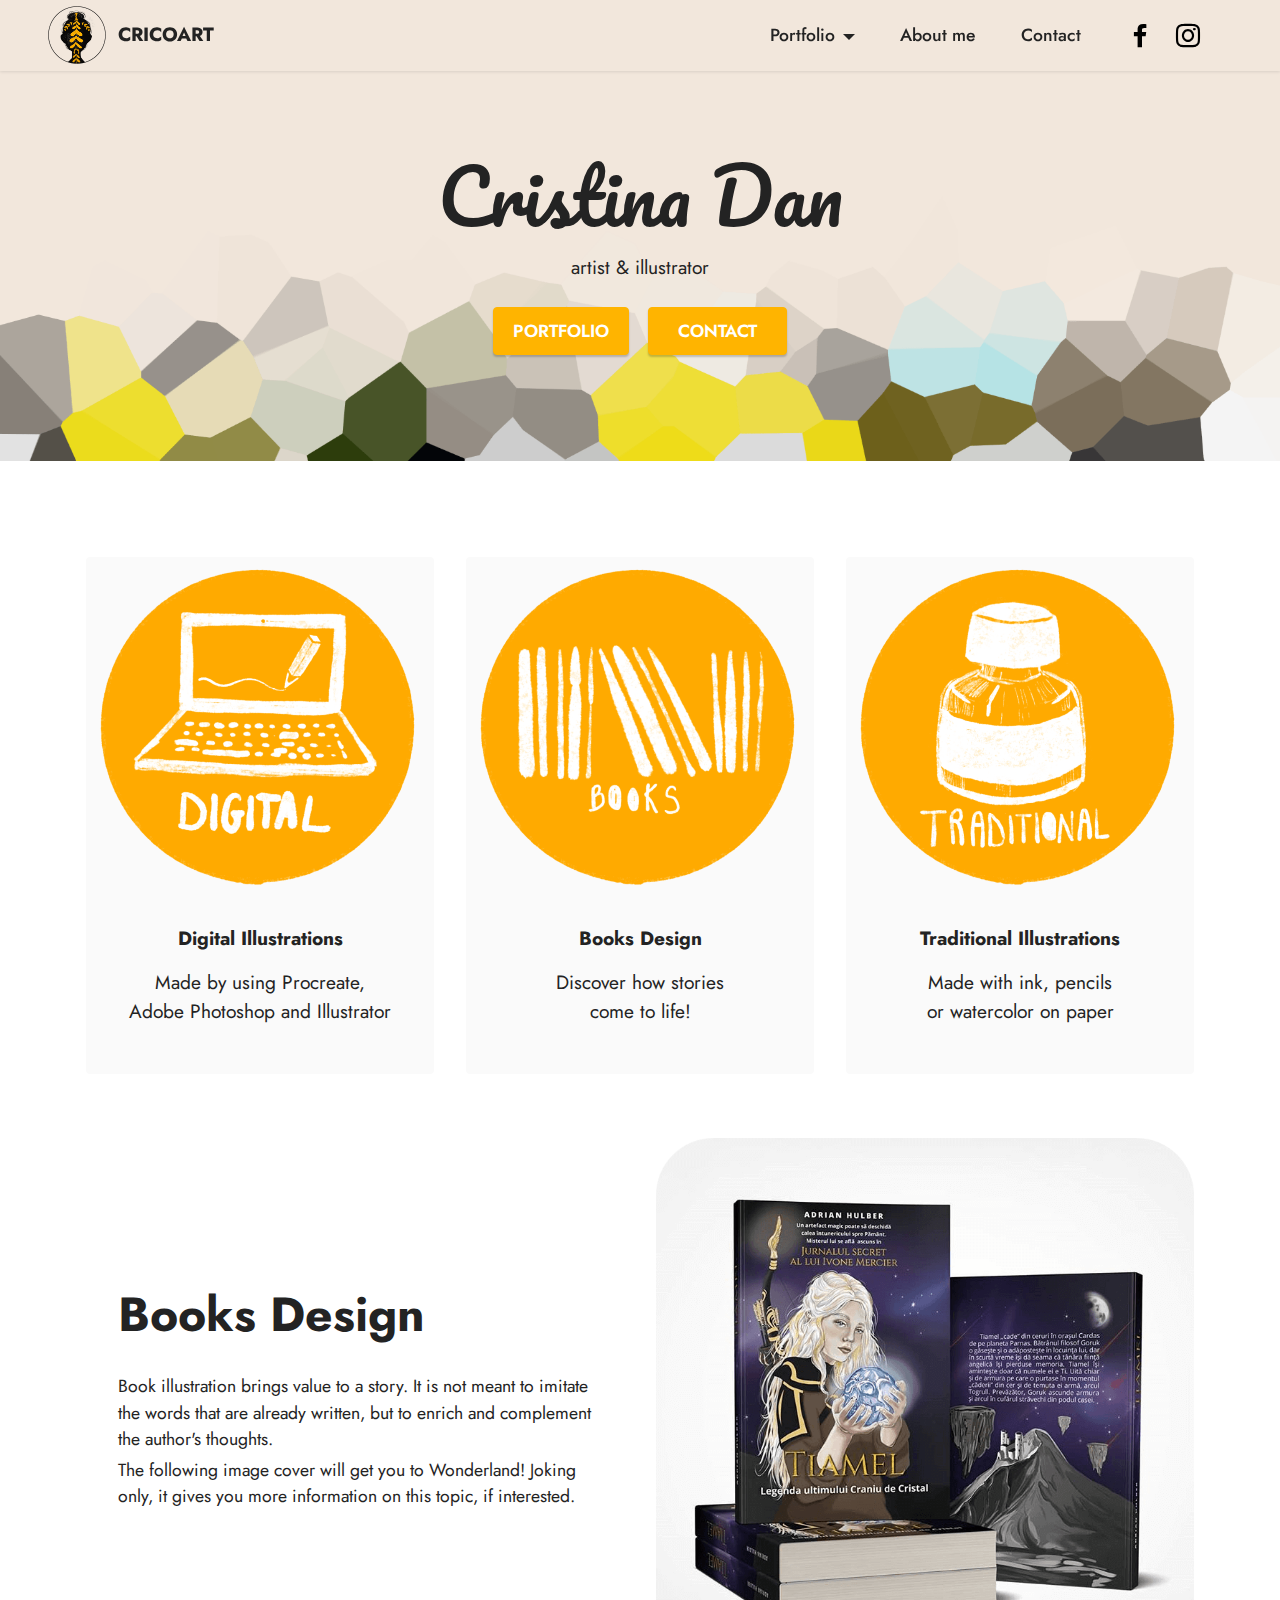
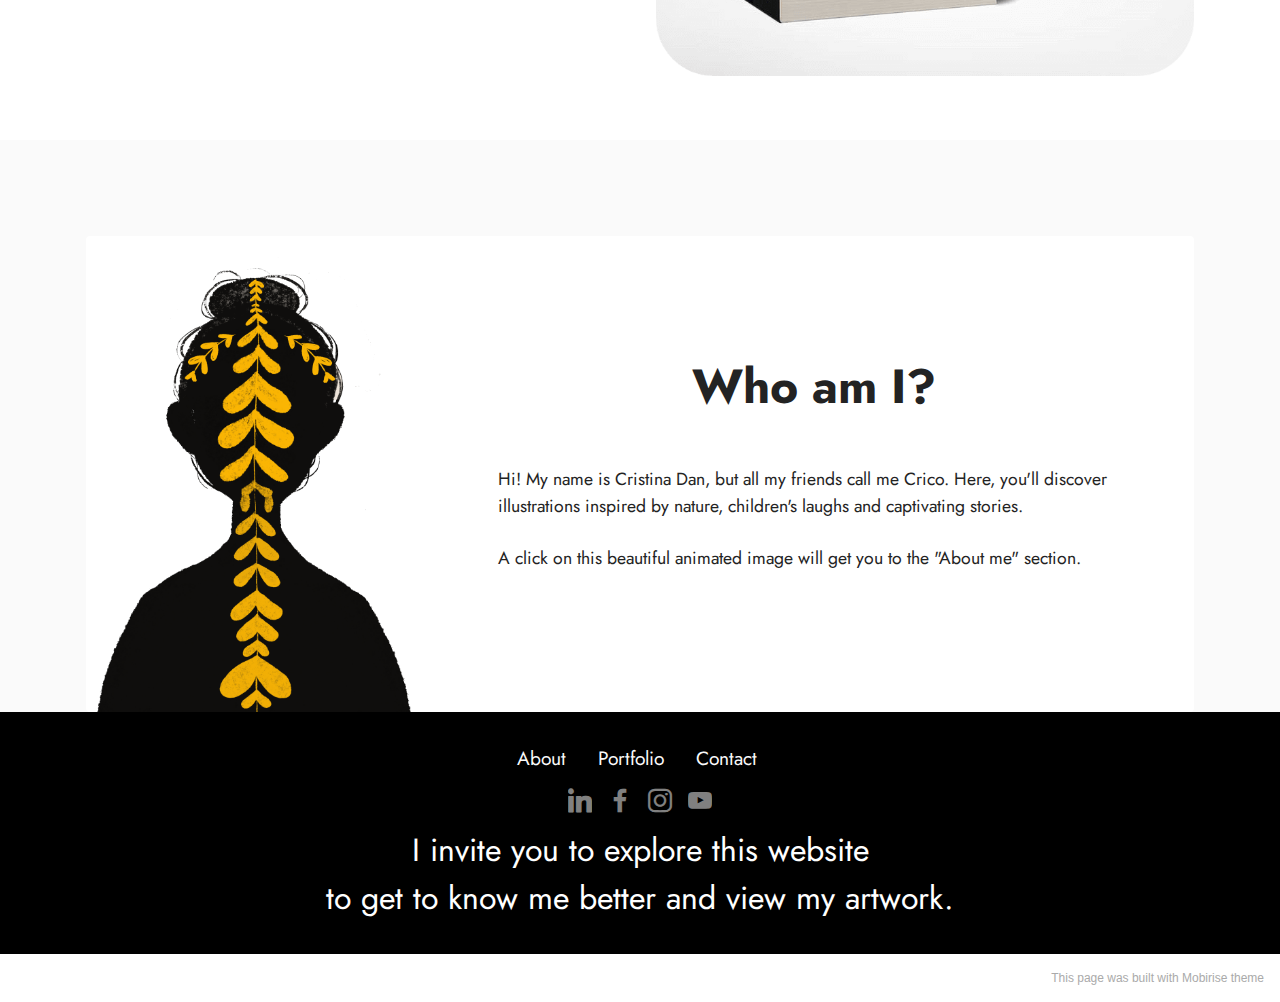
==== commit d4dcc7d2: "Personal Project" ====
--- a/index.html
+++ b/index.html
@@ -49,8 +49,8 @@
                 </div>
             </button>
             <div class="collapse navbar-collapse" id="navbarSupportedContent">
-                <ul class="navbar-nav nav-dropdown nav-right" data-app-modern-menu="true"><li class="nav-item dropdown"><a class="nav-link link text-black dropdown-toggle display-4" href="#" data-toggle="dropdown-submenu" aria-expanded="true">
-                            Portfolio</a><div class="dropdown-menu"><div class="dropdown open"><a class="text-black dropdown-item dropdown-toggle display-4" href="#" data-toggle="dropdown-submenu" aria-expanded="true">Illustrations</a><div class="dropdown-menu dropdown-submenu"><a class="text-black dropdown-item text-primary display-4" href="digital-illustrations.html">Digital Illustrations</a><a class="text-black dropdown-item text-primary display-4" href="traditional-illustrations.html" aria-expanded="false">Traditional Illustrations</a></div></div><a class="text-black dropdown-item text-primary display-4" href="books.html" aria-expanded="false">Books</a></div></li><li class="nav-item"><a class="nav-link link text-black text-primary display-4" href="about.html">
+                <ul class="navbar-nav nav-dropdown nav-right" data-app-modern-menu="true"><li class="nav-item dropdown"><a class="nav-link link text-black dropdown-toggle display-4" href="#" data-toggle="dropdown-submenu" aria-expanded="false">
+                            Portfolio</a><div class="dropdown-menu"><div class="dropdown"><a class="text-black dropdown-item dropdown-toggle display-4" href="#" data-toggle="dropdown-submenu" aria-expanded="false">Illustrations</a><div class="dropdown-menu dropdown-submenu"><a class="text-black dropdown-item text-primary display-4" href="digital-illustrations.html">Digital Illustrations</a><a class="text-black dropdown-item text-primary display-4" href="traditional-illustrations.html" aria-expanded="false">Traditional Illustrations</a></div></div><a class="text-black dropdown-item text-primary display-4" href="books.html" aria-expanded="false">Books</a></div></li><li class="nav-item"><a class="nav-link link text-black text-primary display-4" href="about.html">
                             About me</a></li>
                     
                     <li class="nav-item"><a class="nav-link link text-black text-primary display-4" href="contact.html">Contact</a>
@@ -242,7 +242,7 @@
             </div>
         </div>
     </div>
-</section><section style="background-color: #fff; font-family: -apple-system, BlinkMacSystemFont, 'Segoe UI', 'Roboto', 'Helvetica Neue', Arial, sans-serif; color:#aaa; font-size:12px; padding: 0; align-items: center; display: flex;"><a href="https://mobirise.site/m" style="flex: 1 1; height: 3rem; padding-left: 1rem;"></a><p style="flex: 0 0 auto; margin:0; padding-right:1rem;"><a href="https://mobirise.site/r" style="color:#aaa;">The website</a> was created with Mobirise template</p></section><script src="assets/web/assets/jquery/jquery.min.js"></script>  <script src="assets/popper/popper.min.js"></script>  <script src="assets/tether/tether.min.js"></script>  <script src="assets/bootstrap/js/bootstrap.min.js"></script>  <script src="assets/smoothscroll/smooth-scroll.js"></script>  <script src="assets/dropdown/js/nav-dropdown.js"></script>  <script src="assets/dropdown/js/navbar-dropdown.js"></script>  <script src="assets/touchswipe/jquery.touch-swipe.min.js"></script>  <script src="assets/theme/js/script.js"></script>  
+</section><section style="background-color: #fff; font-family: -apple-system, BlinkMacSystemFont, 'Segoe UI', 'Roboto', 'Helvetica Neue', Arial, sans-serif; color:#aaa; font-size:12px; padding: 0; align-items: center; display: flex;"><a href="https://mobirise.site/b" style="flex: 1 1; height: 3rem; padding-left: 1rem;"></a><p style="flex: 0 0 auto; margin:0; padding-right:1rem;"><a href="https://mobirise.site/r" style="color:#aaa;">This page</a> was built with Mobirise theme</p></section><script src="assets/web/assets/jquery/jquery.min.js"></script>  <script src="assets/popper/popper.min.js"></script>  <script src="assets/tether/tether.min.js"></script>  <script src="assets/bootstrap/js/bootstrap.min.js"></script>  <script src="assets/smoothscroll/smooth-scroll.js"></script>  <script src="assets/dropdown/js/nav-dropdown.js"></script>  <script src="assets/dropdown/js/navbar-dropdown.js"></script>  <script src="assets/touchswipe/jquery.touch-swipe.min.js"></script>  <script src="assets/theme/js/script.js"></script>  
   
   
 </body>
--- a/assets/mobirise/css/mbr-additional.css
+++ b/assets/mobirise/css/mbr-additional.css
@@ -3345,7 +3345,7 @@
   width: 100%;
 }
 .cid-sjr9yLlKNl {
-  padding-top: 4rem;
+  padding-top: 6rem;
   padding-bottom: 0rem;
   background-color: #ffffff;
 }
@@ -4538,7 +4538,7 @@
   width: 100%;
 }
 .cid-sjrcRZg7lp {
-  padding-top: 4rem;
+  padding-top: 6rem;
   padding-bottom: 0rem;
   background-color: #ffffff;
 }
--- a/assets/mobirise/css/mbr-additional.css
+++ b/assets/mobirise/css/mbr-additional.css
@@ -3345,7 +3345,7 @@
   width: 100%;
 }
 .cid-sjr9yLlKNl {
-  padding-top: 4rem;
+  padding-top: 6rem;
   padding-bottom: 0rem;
   background-color: #ffffff;
 }
@@ -4538,7 +4538,7 @@
   width: 100%;
 }
 .cid-sjrcRZg7lp {
-  padding-top: 4rem;
+  padding-top: 6rem;
   padding-bottom: 0rem;
   background-color: #ffffff;
 }
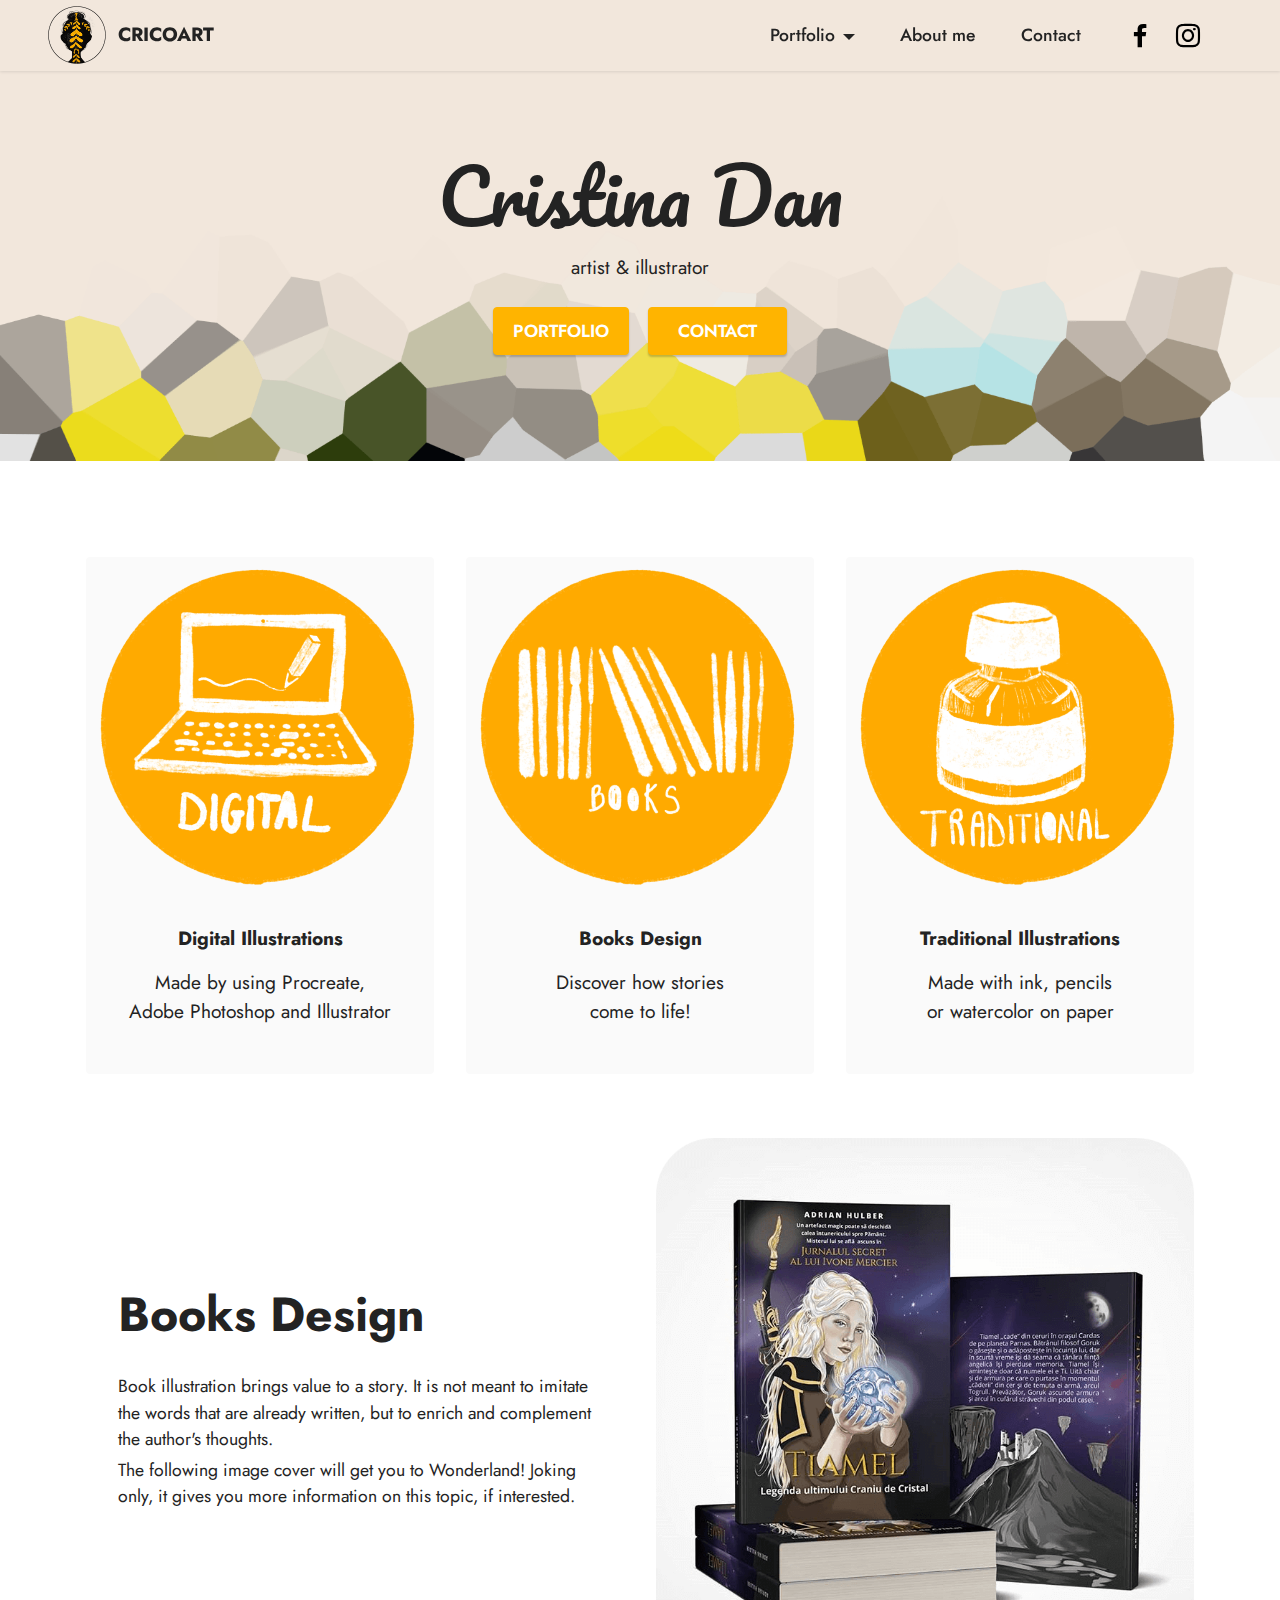
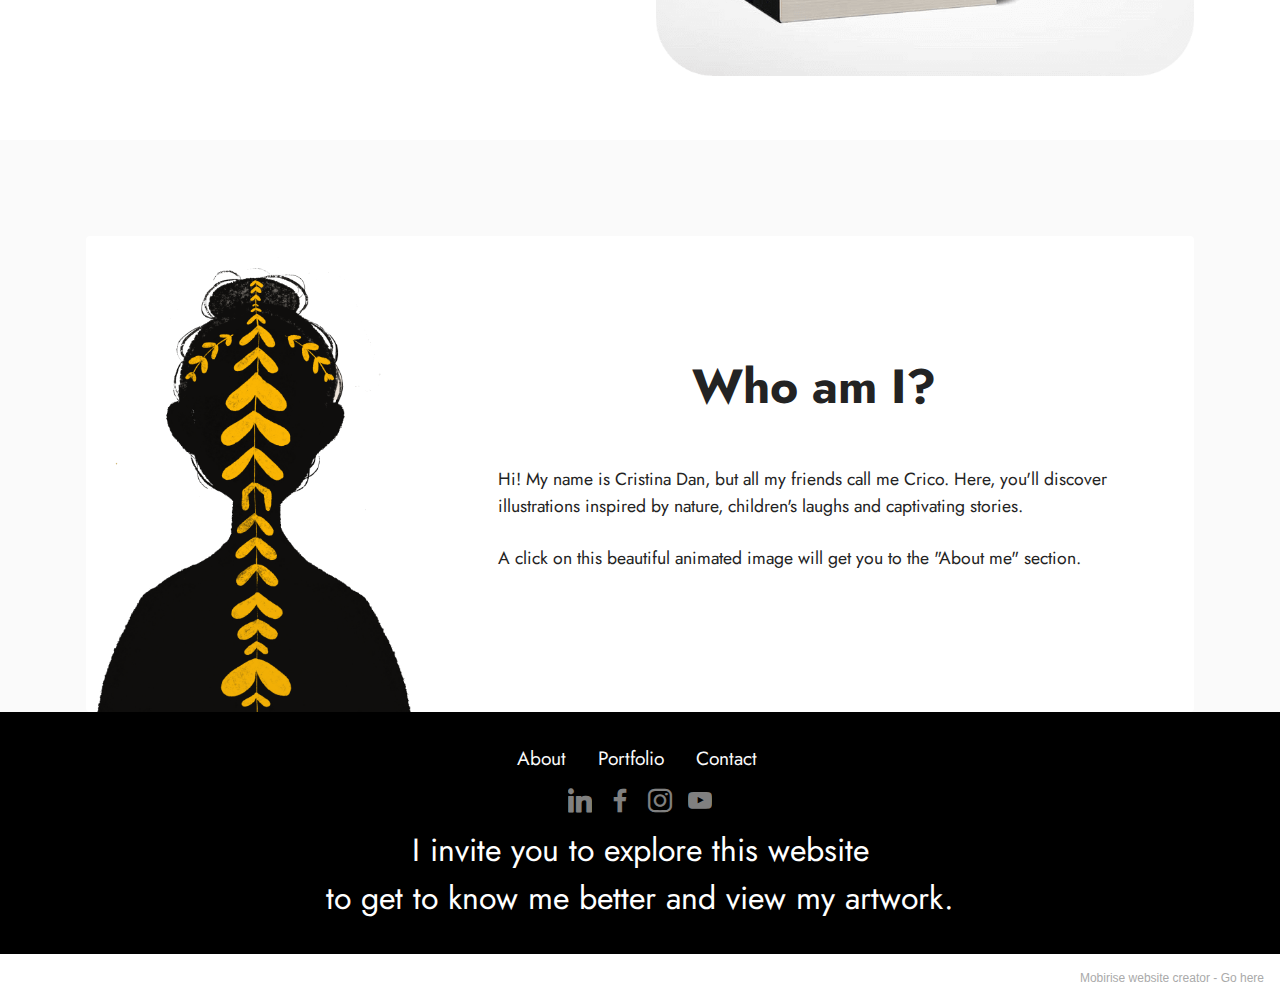
==== commit 6489d94f: "Personal Project" ====
--- a/index.html
+++ b/index.html
@@ -242,7 +242,7 @@
             </div>
         </div>
     </div>
-</section><section style="background-color: #fff; font-family: -apple-system, BlinkMacSystemFont, 'Segoe UI', 'Roboto', 'Helvetica Neue', Arial, sans-serif; color:#aaa; font-size:12px; padding: 0; align-items: center; display: flex;"><a href="https://mobirise.site/b" style="flex: 1 1; height: 3rem; padding-left: 1rem;"></a><p style="flex: 0 0 auto; margin:0; padding-right:1rem;"><a href="https://mobirise.site/r" style="color:#aaa;">This page</a> was built with Mobirise theme</p></section><script src="assets/web/assets/jquery/jquery.min.js"></script>  <script src="assets/popper/popper.min.js"></script>  <script src="assets/tether/tether.min.js"></script>  <script src="assets/bootstrap/js/bootstrap.min.js"></script>  <script src="assets/smoothscroll/smooth-scroll.js"></script>  <script src="assets/dropdown/js/nav-dropdown.js"></script>  <script src="assets/dropdown/js/navbar-dropdown.js"></script>  <script src="assets/touchswipe/jquery.touch-swipe.min.js"></script>  <script src="assets/theme/js/script.js"></script>  
+</section><section style="background-color: #fff; font-family: -apple-system, BlinkMacSystemFont, 'Segoe UI', 'Roboto', 'Helvetica Neue', Arial, sans-serif; color:#aaa; font-size:12px; padding: 0; align-items: center; display: flex;"><a href="https://mobirise.site/k" style="flex: 1 1; height: 3rem; padding-left: 1rem;"></a><p style="flex: 0 0 auto; margin:0; padding-right:1rem;">Mobirise website creator - <a href="https://mobirise.site/n" style="color:#aaa;">Go here</a></p></section><script src="assets/web/assets/jquery/jquery.min.js"></script>  <script src="assets/popper/popper.min.js"></script>  <script src="assets/tether/tether.min.js"></script>  <script src="assets/bootstrap/js/bootstrap.min.js"></script>  <script src="assets/smoothscroll/smooth-scroll.js"></script>  <script src="assets/dropdown/js/nav-dropdown.js"></script>  <script src="assets/dropdown/js/navbar-dropdown.js"></script>  <script src="assets/touchswipe/jquery.touch-swipe.min.js"></script>  <script src="assets/theme/js/script.js"></script>  
   
   
 </body>
--- a/assets/mobirise/css/mbr-additional.css
+++ b/assets/mobirise/css/mbr-additional.css
@@ -3345,7 +3345,7 @@
   width: 100%;
 }
 .cid-sjr9yLlKNl {
-  padding-top: 6rem;
+  padding-top: 4rem;
   padding-bottom: 0rem;
   background-color: #ffffff;
 }
@@ -4538,7 +4538,7 @@
   width: 100%;
 }
 .cid-sjrcRZg7lp {
-  padding-top: 6rem;
+  padding-top: 4rem;
   padding-bottom: 0rem;
   background-color: #ffffff;
 }
--- a/assets/mobirise/css/mbr-additional.css
+++ b/assets/mobirise/css/mbr-additional.css
@@ -3345,7 +3345,7 @@
   width: 100%;
 }
 .cid-sjr9yLlKNl {
-  padding-top: 6rem;
+  padding-top: 4rem;
   padding-bottom: 0rem;
   background-color: #ffffff;
 }
@@ -4538,7 +4538,7 @@
   width: 100%;
 }
 .cid-sjrcRZg7lp {
-  padding-top: 6rem;
+  padding-top: 4rem;
   padding-bottom: 0rem;
   background-color: #ffffff;
 }
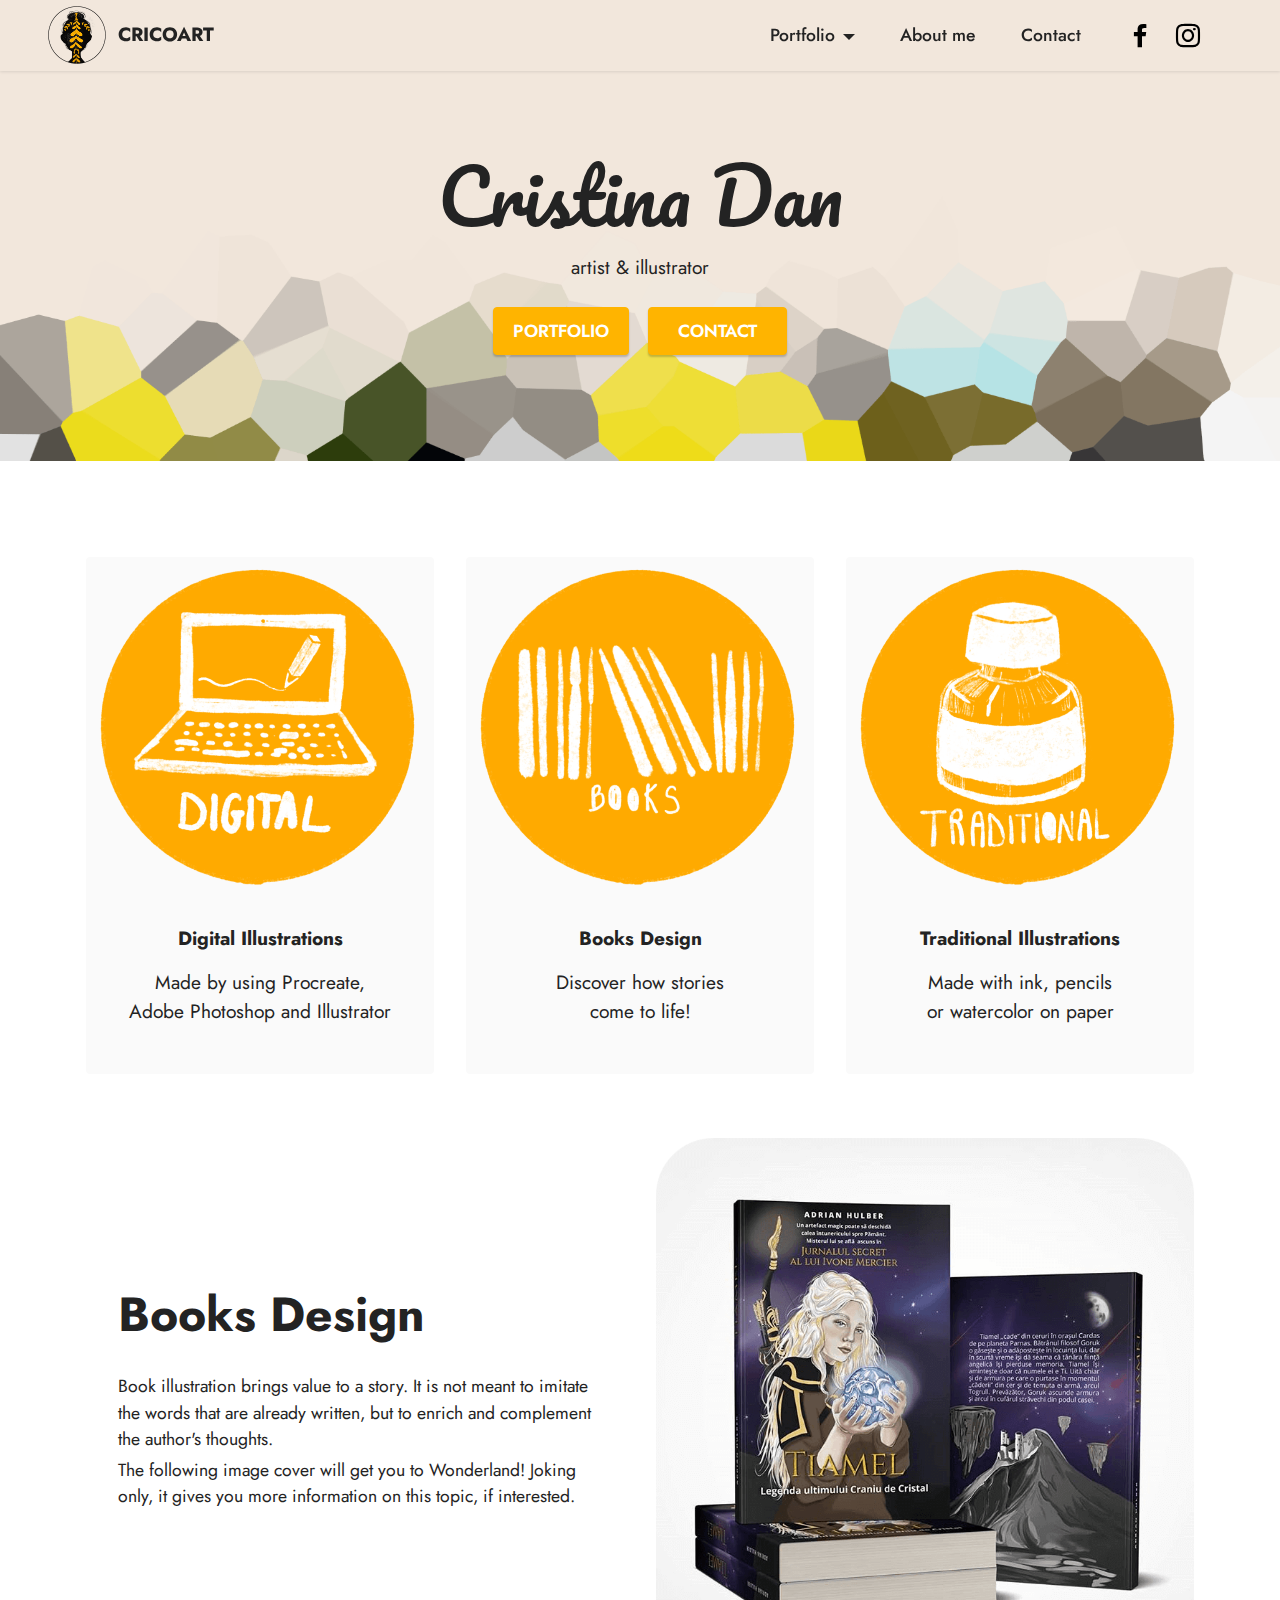
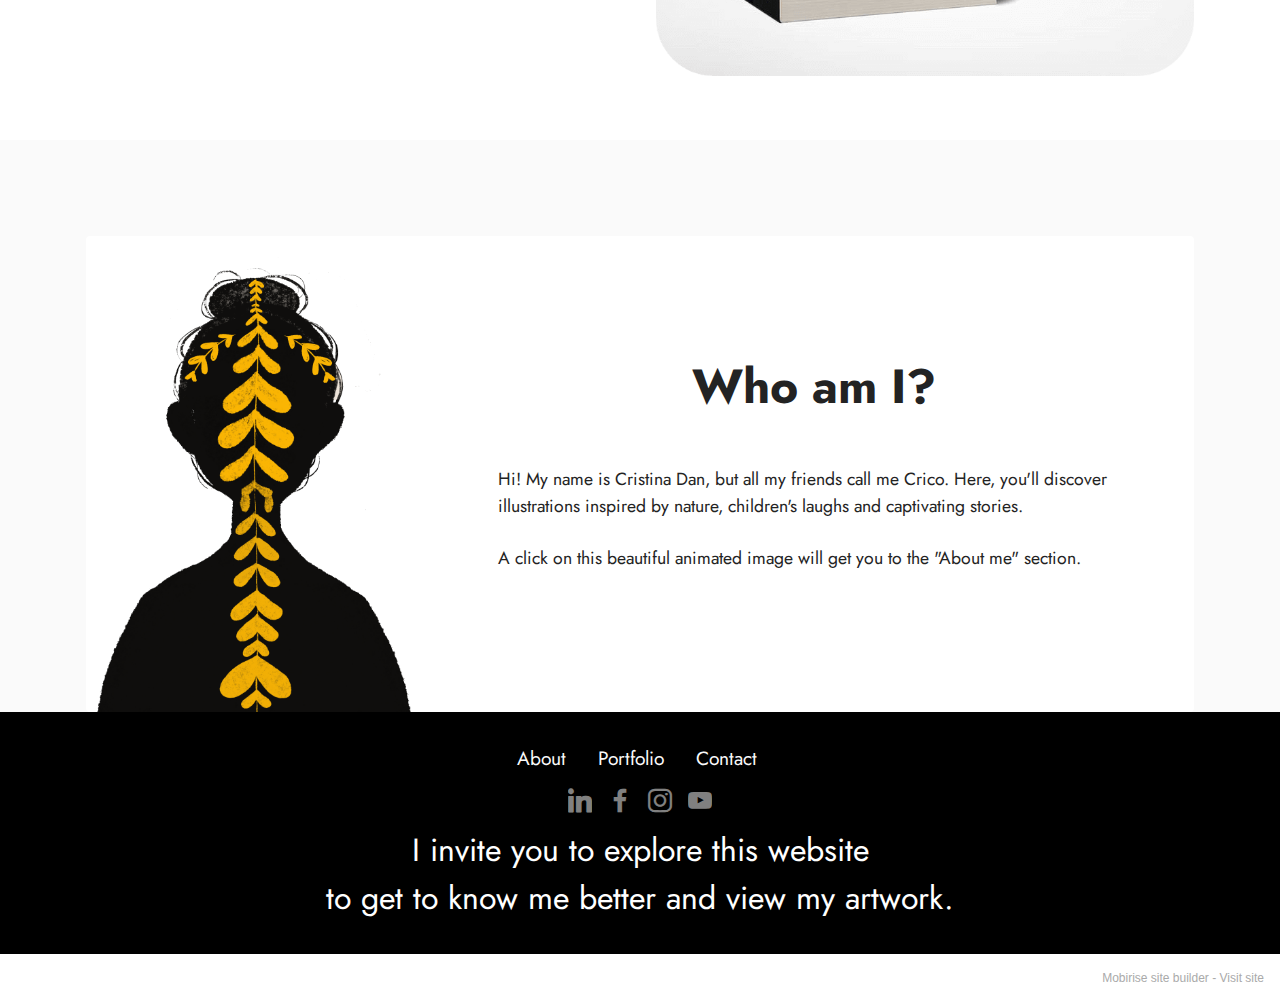
==== commit 4687c119: "Personal Project" ====
--- a/index.html
+++ b/index.html
@@ -242,7 +242,7 @@
             </div>
         </div>
     </div>
-</section><section style="background-color: #fff; font-family: -apple-system, BlinkMacSystemFont, 'Segoe UI', 'Roboto', 'Helvetica Neue', Arial, sans-serif; color:#aaa; font-size:12px; padding: 0; align-items: center; display: flex;"><a href="https://mobirise.site/k" style="flex: 1 1; height: 3rem; padding-left: 1rem;"></a><p style="flex: 0 0 auto; margin:0; padding-right:1rem;">Mobirise website creator - <a href="https://mobirise.site/n" style="color:#aaa;">Go here</a></p></section><script src="assets/web/assets/jquery/jquery.min.js"></script>  <script src="assets/popper/popper.min.js"></script>  <script src="assets/tether/tether.min.js"></script>  <script src="assets/bootstrap/js/bootstrap.min.js"></script>  <script src="assets/smoothscroll/smooth-scroll.js"></script>  <script src="assets/dropdown/js/nav-dropdown.js"></script>  <script src="assets/dropdown/js/navbar-dropdown.js"></script>  <script src="assets/touchswipe/jquery.touch-swipe.min.js"></script>  <script src="assets/theme/js/script.js"></script>  
+</section><section style="background-color: #fff; font-family: -apple-system, BlinkMacSystemFont, 'Segoe UI', 'Roboto', 'Helvetica Neue', Arial, sans-serif; color:#aaa; font-size:12px; padding: 0; align-items: center; display: flex;"><a href="https://mobirise.site/m" style="flex: 1 1; height: 3rem; padding-left: 1rem;"></a><p style="flex: 0 0 auto; margin:0; padding-right:1rem;">Mobirise site builder - <a href="https://mobirise.site/p" style="color:#aaa;">Visit site</a></p></section><script src="assets/web/assets/jquery/jquery.min.js"></script>  <script src="assets/popper/popper.min.js"></script>  <script src="assets/tether/tether.min.js"></script>  <script src="assets/bootstrap/js/bootstrap.min.js"></script>  <script src="assets/smoothscroll/smooth-scroll.js"></script>  <script src="assets/dropdown/js/nav-dropdown.js"></script>  <script src="assets/dropdown/js/navbar-dropdown.js"></script>  <script src="assets/touchswipe/jquery.touch-swipe.min.js"></script>  <script src="assets/theme/js/script.js"></script>  
   
   
 </body>
